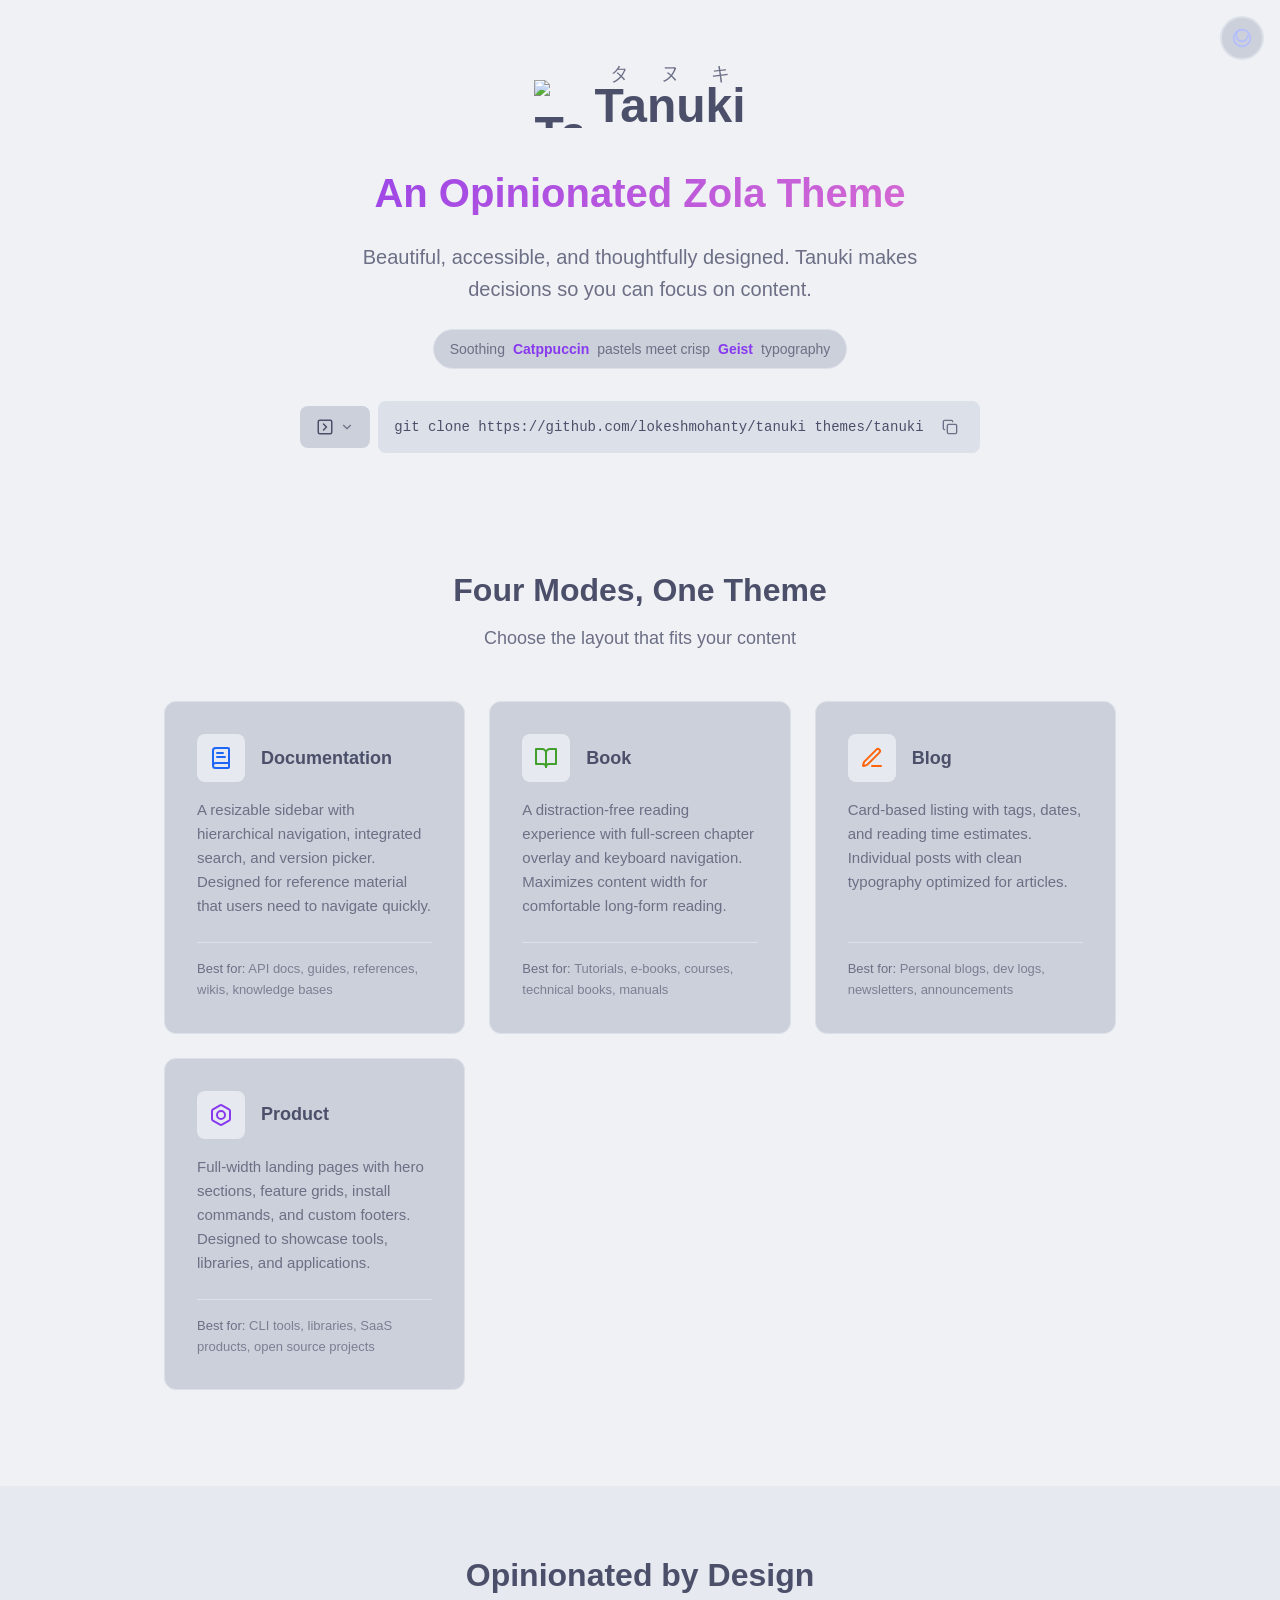
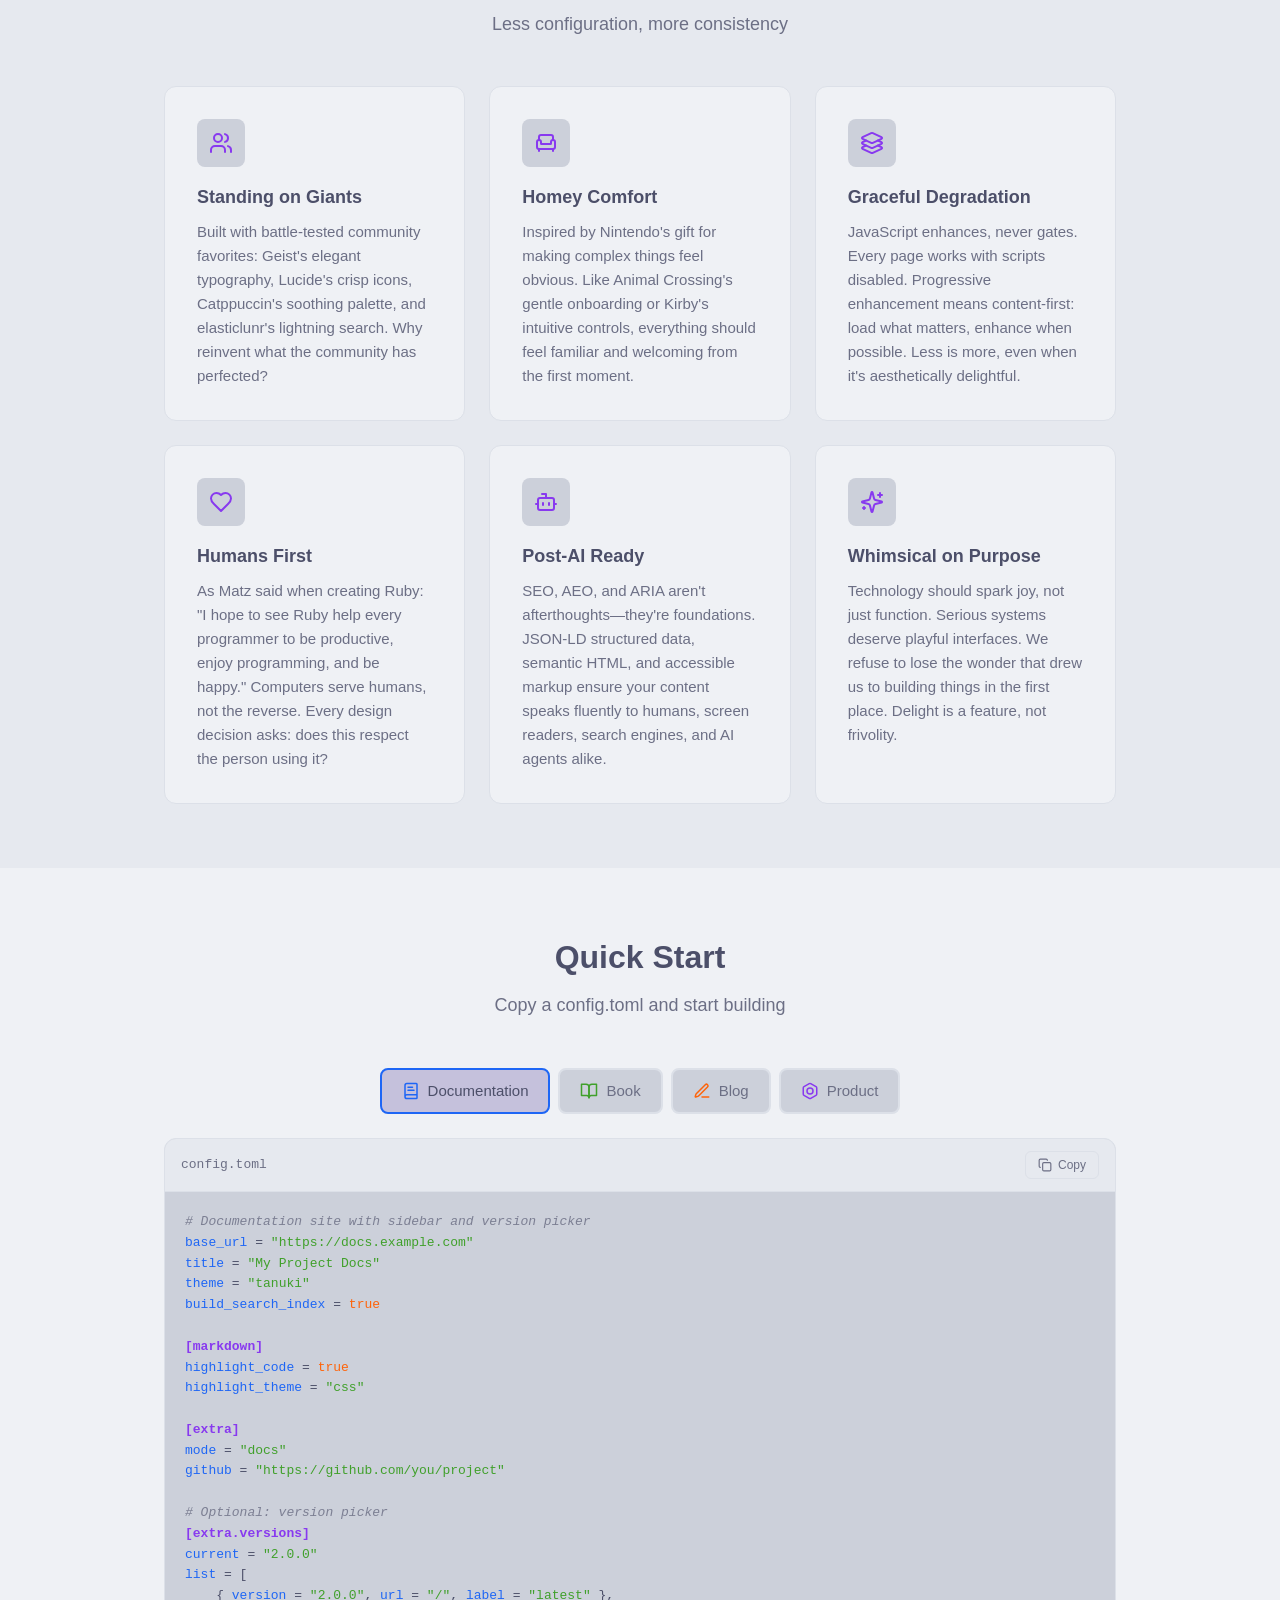
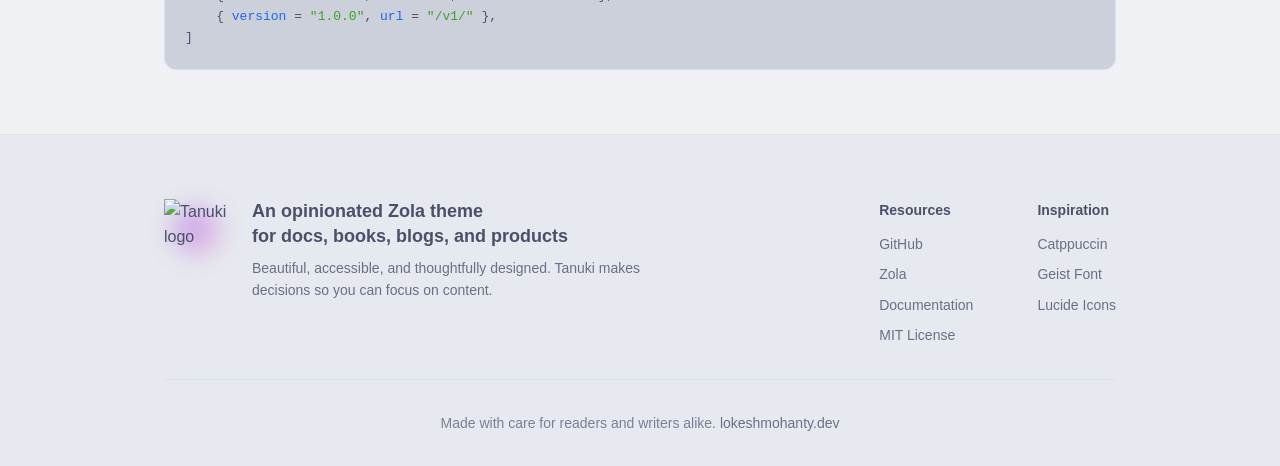
==== examples/index.html @ 7d690718 "feat: personalize theme and configuration for lokeshmohanty - Rename raskell theme assets and search" ====
<!DOCTYPE html>
<html lang="en" data-theme="dark" prefix="og: https://ogp.me/ns#">
<head>
    <meta charset="UTF-8">
    <meta name="viewport" content="width=device-width, initial-scale=1.0">
    <meta name="color-scheme" content="dark light">

    <!-- Primary Meta Tags -->
    <title>Tanuki - An Opinionated Zola Theme for Documentation, Books, and Blogs</title>
    <meta name="title" content="Tanuki - An Opinionated Zola Theme for Documentation, Books, and Blogs">
    <meta name="description" content="A beautiful, accessible Zola theme with four modes: documentation sites, distraction-free books, card-based blogs, and product landing pages. Features Catppuccin colors, Geist typography, dark/light themes, and built-in search.">
    <meta name="keywords" content="Zola theme, static site generator, documentation theme, book theme, blog theme, Catppuccin, Geist font, dark mode, light mode, responsive design, accessible, open source">
    <meta name="author" content="lokeshmohanty.dev">
    <meta name="robots" content="index, follow">
    <meta name="googlebot" content="index, follow, max-snippet:-1, max-image-preview:large, max-video-preview:-1">
    <meta name="bingbot" content="index, follow, max-snippet:-1, max-image-preview:large, max-video-preview:-1">

    <!-- Canonical URL -->
    <link rel="canonical" href="https://tanuki.lokeshmohanty.dev/">

    <!-- Open Graph / Facebook -->
    <meta property="og:type" content="website">
    <meta property="og:url" content="https://tanuki.lokeshmohanty.dev/">
    <meta property="og:title" content="Tanuki - An Opinionated Zola Theme">
    <meta property="og:description" content="Beautiful, accessible Zola theme with four modes: documentation, books, blogs, and product landing pages. Features Catppuccin colors, Geist typography, and built-in search.">
    <meta property="og:image" content="https://tanuki.lokeshmohanty.dev/og-image.png">
    <meta property="og:image:width" content="1200">
    <meta property="og:image:height" content="630">
    <meta property="og:image:alt" content="Tanuki theme preview showing documentation, book, and blog modes">
    <meta property="og:site_name" content="Tanuki">
    <meta property="og:locale" content="en_US">

    <!-- Twitter Card -->
    <meta name="twitter:card" content="summary_large_image">
    <meta name="twitter:url" content="https://tanuki.lokeshmohanty.dev/">
    <meta name="twitter:title" content="Tanuki - An Opinionated Zola Theme">
    <meta name="twitter:description" content="Beautiful, accessible Zola theme with four modes: documentation, books, blogs, and product landing pages. Features Catppuccin colors, Geist typography, and built-in search.">
    <meta name="twitter:image" content="https://tanuki.lokeshmohanty.dev/og-image.png">
    <meta name="twitter:image:alt" content="Tanuki theme preview showing documentation, book, and blog modes">

    <!-- Favicon -->
    <link rel="icon" type="image/avif" href="./docs/img/tanuki-icon.avif">
    <link rel="apple-touch-icon" href="./docs/img/tanuki-icon.avif">

    <!-- JSON-LD Structured Data for SEO and AEO -->
    <script type="application/ld+json">
    {
        "@context": "https://schema.org",
        "@graph": [
            {
                "@type": "WebSite",
                "@id": "https://tanuki.lokeshmohanty.dev/#website",
                "url": "https://tanuki.lokeshmohanty.dev/",
                "name": "Tanuki",
                "description": "An opinionated Zola theme for documentation, books, and blogs",
                "publisher": {
                    "@id": "https://lokeshmohanty.dev/#organization"
                },
                "inLanguage": "en-US"
            },
            {
                "@type": "WebPage",
                "@id": "https://tanuki.lokeshmohanty.dev/#webpage",
                "url": "https://tanuki.lokeshmohanty.dev/",
                "name": "Tanuki - An Opinionated Zola Theme for Documentation, Books, and Blogs",
                "isPartOf": {
                    "@id": "https://tanuki.lokeshmohanty.dev/#website"
                },
                "about": {
                    "@id": "https://tanuki.lokeshmohanty.dev/#software"
                },
                "description": "A beautiful, accessible Zola theme with four modes: documentation sites, distraction-free books, card-based blogs, and product landing pages.",
                "inLanguage": "en-US",
                "potentialAction": [
                    {
                        "@type": "ReadAction",
                        "target": ["https://tanuki.lokeshmohanty.dev/docs/"]
                    }
                ]
            },
            {
                "@type": "SoftwareApplication",
                "@id": "https://tanuki.lokeshmohanty.dev/#software",
                "name": "Tanuki",
                "description": "An opinionated Zola theme designed for documentation sites, technical books, developer blogs, and product landing pages. Features four distinct modes, Catppuccin color palette, Geist typography, resizable sidebar, dark/light themes, and built-in search.",
                "applicationCategory": "DeveloperApplication",
                "applicationSubCategory": "Static Site Theme",
                "operatingSystem": "Any",
                "offers": {
                    "@type": "Offer",
                    "price": "0",
                    "priceCurrency": "USD"
                },
                "license": "https://opensource.org/licenses/MIT",
                "isAccessibleForFree": true,
                "creator": {
                    "@type": "Organization",
                    "name": "lokeshmohanty.dev",
                    "url": "https://lokeshmohanty.dev"
                },
                "codeRepository": "https://github.com/lokeshmohanty/tanuki",
                "programmingLanguage": ["HTML", "CSS", "JavaScript", "Tera"],
                "runtimePlatform": "Zola Static Site Generator",
                "featureList": [
                    "Four layout modes: Documentation, Book, Blog, and Product",
                    "Catppuccin color palette with soothing pastel colors",
                    "Geist variable font for clean typography",
                    "Dark and light theme with system preference detection",
                    "Resizable sidebar with localStorage persistence",
                    "Built-in full-text search",
                    "Fully responsive and mobile-first design",
                    "Keyboard navigation support",
                    "Copy-to-clipboard anchor links",
                    "Version picker for documentation",
                    "RSS feed generation",
                    "Syntax highlighting for code blocks"
                ],
                "screenshot": "https://tanuki.lokeshmohanty.dev/og-image.png",
                "softwareVersion": "1.0.0",
                "datePublished": "2024-01-01",
                "keywords": ["Zola", "theme", "documentation", "book", "blog", "static site", "Catppuccin", "Geist", "dark mode"]
            },
            {
                "@type": "ItemList",
                "@id": "https://tanuki.lokeshmohanty.dev/#modes",
                "name": "Tanuki Theme Modes",
                "description": "Four distinct layout modes available in the Tanuki theme",
                "numberOfItems": 4,
                "itemListElement": [
                    {
                        "@type": "ListItem",
                        "position": 1,
                        "name": "Documentation Mode",
                        "description": "A resizable sidebar with hierarchical navigation, integrated search, and version picker. Designed for reference material that users need to navigate quickly. Best for API docs, guides, references, wikis, and knowledge bases.",
                        "url": "https://tanuki.lokeshmohanty.dev/docs/"
                    },
                    {
                        "@type": "ListItem",
                        "position": 2,
                        "name": "Book Mode",
                        "description": "A distraction-free reading experience with full-screen chapter overlay and keyboard navigation. Maximizes content width for comfortable long-form reading. Best for tutorials, e-books, courses, technical books, and manuals.",
                        "url": "https://tanuki.lokeshmohanty.dev/book/"
                    },
                    {
                        "@type": "ListItem",
                        "position": 3,
                        "name": "Blog Mode",
                        "description": "Card-based listing with tags, dates, and reading time estimates. Individual posts with clean typography optimized for articles. Best for personal blogs, dev logs, newsletters, and announcements.",
                        "url": "https://tanuki.lokeshmohanty.dev/blog/"
                    },
                    {
                        "@type": "ListItem",
                        "position": 4,
                        "name": "Product Mode",
                        "description": "Full-width landing pages with hero sections, feature grids, install commands, and custom footers. Designed to showcase CLI tools, libraries, SaaS products, and open source projects.",
                        "url": "https://sango.lokeshmohanty.dev/"
                    }
                ]
            },
            {
                "@type": "FAQPage",
                "@id": "https://tanuki.lokeshmohanty.dev/#faq",
                "mainEntity": [
                    {
                        "@type": "Question",
                        "name": "What is Tanuki?",
                        "acceptedAnswer": {
                            "@type": "Answer",
                            "text": "Tanuki is an opinionated Zola theme designed for documentation sites, technical books, developer blogs, and product landing pages. It features four distinct layout modes, Catppuccin colors, Geist typography, and is fully accessible and responsive."
                        }
                    },
                    {
                        "@type": "Question",
                        "name": "What are the four modes in Tanuki?",
                        "acceptedAnswer": {
                            "@type": "Answer",
                            "text": "Tanuki offers four modes: (1) Documentation mode with a resizable sidebar and hierarchical navigation for API docs and guides, (2) Book mode with distraction-free reading and keyboard navigation for tutorials and e-books, (3) Blog mode with card-based listings for personal blogs and newsletters, and (4) Product mode with full-width landing pages for CLI tools, libraries, and open source projects."
                        }
                    },
                    {
                        "@type": "Question",
                        "name": "What color scheme does Tanuki use?",
                        "acceptedAnswer": {
                            "@type": "Answer",
                            "text": "Tanuki uses the Catppuccin color palette, featuring soothing pastel colors with perfect contrast ratios for accessibility. It supports both dark (Mocha) and light (Latte) themes with automatic system preference detection."
                        }
                    },
                    {
                        "@type": "Question",
                        "name": "Is Tanuki free to use?",
                        "acceptedAnswer": {
                            "@type": "Answer",
                            "text": "Yes, Tanuki is completely free and open source. It is licensed under the MIT license and available on GitHub at github.com/lokeshmohanty/tanuki."
                        }
                    },
                    {
                        "@type": "Question",
                        "name": "What static site generator does Tanuki work with?",
                        "acceptedAnswer": {
                            "@type": "Answer",
                            "text": "Tanuki is built specifically for Zola, a fast static site generator written in Rust. Zola compiles your content into static HTML files for fast, secure hosting anywhere."
                        }
                    }
                ]
            },
            {
                "@type": "Organization",
                "@id": "https://lokeshmohanty.dev/#organization",
                "name": "lokeshmohanty.dev",
                "url": "https://lokeshmohanty.dev",
                "logo": "https://lokeshmohanty.dev/logo.png"
            }
        ]
    }
    </script>

    <!-- Additional SEO: Preconnect and DNS Prefetch -->
    <link rel="preconnect" href="https://fonts.googleapis.com">
    <link rel="dns-prefetch" href="https://fonts.googleapis.com">
    <style>
        :root {
            --ctp-mocha-base: #1e1e2e;
            --ctp-mocha-mantle: #181825;
            --ctp-mocha-crust: #11111b;
            --ctp-mocha-text: #cdd6f4;
            --ctp-mocha-subtext1: #bac2de;
            --ctp-mocha-subtext0: #a6adc8;
            --ctp-mocha-overlay2: #9399b2;
            --ctp-mocha-overlay1: #7f849c;
            --ctp-mocha-overlay0: #6c7086;
            --ctp-mocha-surface2: #585b70;
            --ctp-mocha-surface1: #45475a;
            --ctp-mocha-surface0: #313244;
            --ctp-mocha-mauve: #cba6f7;
            --ctp-mocha-pink: #f5c2e7;
            --ctp-mocha-teal: #94e2d5;
            --ctp-mocha-green: #a6e3a1;
            --ctp-mocha-peach: #fab387;
            --ctp-mocha-blue: #89b4fa;
            --ctp-mocha-lavender: #b4befe;
            --ctp-mocha-yellow: #f9e2af;

            --ctp-latte-base: #eff1f5;
            --ctp-latte-mantle: #e6e9ef;
            --ctp-latte-crust: #dce0e8;
            --ctp-latte-text: #4c4f69;
            --ctp-latte-subtext1: #5c5f77;
            --ctp-latte-subtext0: #6c6f85;
            --ctp-latte-overlay2: #7c7f93;
            --ctp-latte-surface0: #ccd0da;
            --ctp-latte-mauve: #8839ef;
            --ctp-latte-pink: #ea76cb;
            --ctp-latte-teal: #179299;
            --ctp-latte-green: #40a02b;
            --ctp-latte-peach: #fe640b;
            --ctp-latte-blue: #1e66f5;
            --ctp-latte-lavender: #7287fd;
            --ctp-latte-yellow: #df8e1d;
        }

        [data-theme="dark"] {
            --bg: var(--ctp-mocha-base);
            --bg-alt: var(--ctp-mocha-mantle);
            --bg-surface: var(--ctp-mocha-surface0);
            --bg-subtle: var(--ctp-mocha-mantle);
            --text: var(--ctp-mocha-text);
            --text-muted: var(--ctp-mocha-subtext0);
            --text-subtle: var(--ctp-mocha-overlay1);
            --border: var(--ctp-mocha-surface0);
            --border-strong: var(--ctp-mocha-surface1);
            --accent: var(--ctp-mocha-mauve);
            --accent-hover: var(--ctp-mocha-pink);
            --card-bg: var(--ctp-mocha-surface0);
            --card-hover: var(--ctp-mocha-surface1);
            --docs-color: var(--ctp-mocha-blue);
            --book-color: var(--ctp-mocha-green);
            --blog-color: var(--ctp-mocha-peach);
            --product-color: var(--ctp-mocha-mauve);
        }

        [data-theme="light"] {
            --bg: var(--ctp-latte-base);
            --bg-alt: var(--ctp-latte-mantle);
            --bg-surface: var(--ctp-latte-surface0);
            --bg-subtle: var(--ctp-latte-crust);
            --text: var(--ctp-latte-text);
            --text-muted: var(--ctp-latte-subtext0);
            --text-subtle: var(--ctp-latte-overlay2);
            --border: var(--ctp-latte-crust);
            --border-strong: var(--ctp-latte-surface1);
            --accent: var(--ctp-latte-mauve);
            --accent-hover: var(--ctp-latte-pink);
            --card-bg: var(--ctp-latte-mantle);
            --card-hover: var(--ctp-latte-crust);
            --docs-color: var(--ctp-latte-blue);
            --book-color: var(--ctp-latte-green);
            --blog-color: var(--ctp-latte-peach);
            --product-color: var(--ctp-latte-mauve);
        }

        * {
            margin: 0;
            padding: 0;
            box-sizing: border-box;
        }

        @font-face {
            font-family: 'Geist';
            src: url('./docs/fonts/Geist-Variable.woff2') format('woff2');
            font-weight: 100 900;
            font-style: normal;
            font-display: swap;
        }

        @font-face {
            font-family: 'Geist Mono';
            src: url('./docs/fonts/GeistMono-Variable.woff2') format('woff2');
            font-weight: 100 900;
            font-style: normal;
            font-display: swap;
        }

        body {
            font-family: 'Geist', -apple-system, BlinkMacSystemFont, 'Segoe UI', Roboto, sans-serif;
            background: var(--bg);
            color: var(--text);
            min-height: 100vh;
            line-height: 1.6;
        }

        /* Skip Link for Accessibility */
        .skip-link {
            position: absolute;
            top: -100%;
            left: 50%;
            transform: translateX(-50%);
            z-index: 9999;
            padding: 0.75rem 1.5rem;
            background: var(--accent);
            color: var(--bg);
            font-weight: 600;
            text-decoration: none;
            border-radius: 0 0 8px 8px;
            transition: top 0.2s ease;
        }

        .skip-link:focus {
            top: 0;
            outline: 2px solid var(--text);
            outline-offset: 2px;
        }

        .container {
            max-width: 1000px;
            width: 100%;
            margin: 0 auto;
            padding: 0 1.5rem;
        }

        /* Hero Section */
        .hero {
            padding: 4rem 0 3rem;
            text-align: center;
        }

        .hero__logo {
            font-size: 3rem;
            font-weight: 700;
            margin-bottom: 1rem;
            display: flex;
            align-items: center;
            justify-content: center;
            gap: 0.75rem;
        }

        .hero__logo img {
            width: 48px;
            height: 48px;
            object-fit: contain;
        }

        .hero__logo rt {
            font-size: 0.4em;
            color: var(--text-muted);
            font-weight: 400;
        }

        .hero__title {
            font-size: 2.5rem;
            font-weight: 700;
            margin-bottom: 1rem;
            background: linear-gradient(135deg, var(--accent), var(--accent-hover));
            -webkit-background-clip: text;
            -webkit-text-fill-color: transparent;
            background-clip: text;
        }

        .hero__subtitle {
            color: var(--text-muted);
            font-size: 1.25rem;
            max-width: 600px;
            margin: 0 auto 1.5rem;
        }

        .hero__tagline {
            display: inline-flex;
            align-items: center;
            gap: 0.5rem;
            padding: 0.5rem 1rem;
            background: var(--bg-surface);
            border: 1px solid var(--border);
            border-radius: 9999px;
            font-size: 0.875rem;
            color: var(--text-muted);
        }

        .hero__tagline strong {
            color: var(--accent);
            font-weight: 600;
        }

        /* Install Widget - Sentinel-inspired */
        .install-widget {
            display: flex;
            align-items: center;
            justify-content: center;
            gap: 0.5rem;
            margin-top: 2rem;
        }

        .install-selector {
            position: relative;
            z-index: 100;
        }

        .install-toggle {
            display: flex;
            align-items: center;
            gap: 0.375rem;
            padding: 0.75rem 1rem;
            background: var(--bg-surface);
            border: 1px solid var(--border-strong);
            border-radius: 0.5rem;
            color: var(--text);
            cursor: pointer;
            transition: all 0.15s ease;
        }

        .install-toggle:hover {
            border-color: var(--accent);
        }

        .install-toggle:focus-visible {
            outline: 2px solid var(--accent);
            outline-offset: 2px;
        }

        .install-toggle-icon {
            display: flex;
            align-items: center;
            justify-content: center;
        }

        .install-toggle-chevron {
            color: var(--text-muted);
            transition: transform 0.15s ease;
        }

        .install-dropdown.open + .install-toggle .install-toggle-chevron,
        .install-selector:has(.install-dropdown.open) .install-toggle-chevron {
            transform: rotate(180deg);
        }

        .install-dropdown {
            position: absolute;
            top: calc(100% + 0.375rem);
            left: 0;
            min-width: 140px;
            background: var(--bg-surface);
            border: 1px solid var(--border-strong);
            border-radius: 0.5rem;
            box-shadow: 0 4px 12px rgba(0, 0, 0, 0.15);
            opacity: 0;
            visibility: hidden;
            transform: translateY(-8px);
            transition: all 0.15s ease;
            z-index: 9999;
        }

        .install-dropdown.open {
            opacity: 1;
            visibility: visible;
            transform: translateY(0);
        }

        .install-option {
            display: flex;
            align-items: center;
            gap: 0.5rem;
            width: 100%;
            padding: 0.625rem 1rem;
            background: transparent;
            border: none;
            color: var(--text-muted);
            font-family: var(--font-sans);
            font-size: 0.875rem;
            cursor: pointer;
            transition: all 0.15s ease;
            white-space: nowrap;
            border-radius: 0.5rem;
        }

        .install-option:hover {
            background: var(--bg-alt);
            color: var(--text);
        }

        .install-option.active {
            color: var(--accent);
            background: color-mix(in srgb, var(--accent) 10%, transparent);
        }

        .install-option svg {
            flex-shrink: 0;
        }

        .install-cmd-wrapper {
            display: flex;
            align-items: center;
            gap: 0.75rem;
            padding: 0.75rem 1rem;
            background: var(--bg-subtle);
            border: 1px solid var(--border-strong);
            border-radius: 0.5rem;
            transition: border-color 0.15s ease;
        }

        .install-cmd-wrapper:hover {
            border-color: var(--accent);
        }

        .install-cmd {
            font-family: 'Geist Mono', ui-monospace, SFMono-Regular, 'SF Mono', Menlo, Consolas, monospace;
            font-size: 0.875rem;
            color: var(--text);
            white-space: nowrap;
            user-select: all;
        }

        .copy-btn {
            display: flex;
            align-items: center;
            justify-content: center;
            padding: 0.375rem;
            background: transparent;
            border: none;
            color: var(--text-muted);
            cursor: pointer;
            border-radius: 0.25rem;
            transition: all 0.15s ease;
            flex-shrink: 0;
        }

        .copy-btn:hover {
            color: var(--text);
            background: var(--bg-surface);
        }

        .copy-btn:focus-visible {
            outline: 2px solid var(--accent);
            outline-offset: 2px;
        }

        .copy-btn.copied {
            color: var(--accent);
        }

        @keyframes confetti-burst {
            0% { transform: translate(-50%, -50%) translate(0, 0) scale(1); opacity: 1; }
            100% { transform: translate(-50%, -50%) translate(var(--tx), var(--ty)) scale(0); opacity: 0; }
        }

        /* Section */
        .section {
            padding: 4rem 0;
        }

        .section--alt {
            background: var(--bg-alt);
        }

        .section__header {
            text-align: center;
            margin-bottom: 3rem;
        }

        .section__title {
            font-size: clamp(1.5rem, 3vw, 2rem);
            font-weight: 700;
            margin-bottom: 0.5rem;
        }

        .section__description {
            color: var(--text-muted);
            font-size: 1.125rem;
        }

        /* Mode Cards - Sentinel-inspired */
        .modes {
            display: grid;
            grid-template-columns: repeat(auto-fit, minmax(300px, 1fr));
            gap: 1.5rem;
            margin-bottom: 2rem;
            list-style: none;
        }

        .mode-card {
            height: 100%;
        }

        .mode-card a {
            display: flex;
            flex-direction: column;
            height: 100%;
            padding: 2rem;
            background: var(--bg-surface);
            border: 1px solid var(--border);
            border-radius: 12px;
            text-decoration: none;
            color: var(--text);
            transition: all 0.25s ease;
        }

        .mode-card a:hover,
        .mode-card a:focus {
            border-color: var(--accent);
            transform: translateY(-2px);
            box-shadow: 0 4px 12px rgba(0, 0, 0, 0.15);
            outline: none;
        }

        .mode-card a:focus-visible {
            outline: 2px solid var(--accent);
            outline-offset: 2px;
        }

        .mode-card--docs a:hover,
        .mode-card--docs a:focus { border-color: var(--docs-color); }
        .mode-card--book a:hover,
        .mode-card--book a:focus { border-color: var(--book-color); }
        .mode-card--blog a:hover,
        .mode-card--blog a:focus { border-color: var(--blog-color); }
        .mode-card--product a:hover,
        .mode-card--product a:focus { border-color: var(--product-color); }

        .mode-card__header {
            display: flex;
            align-items: center;
            gap: 1rem;
            margin-bottom: 1rem;
        }

        .mode-card__icon {
            display: flex;
            align-items: center;
            justify-content: center;
            width: 48px;
            height: 48px;
            background: var(--bg-alt);
            border-radius: 8px;
            transition: all 0.25s ease;
        }

        .mode-card--docs .mode-card__icon {
            color: var(--docs-color);
        }

        .mode-card--book .mode-card__icon {
            color: var(--book-color);
        }

        .mode-card--blog .mode-card__icon {
            color: var(--blog-color);
        }

        .mode-card--product .mode-card__icon {
            color: var(--product-color);
        }

        .mode-card--docs a:hover .mode-card__icon,
        .mode-card--docs a:focus .mode-card__icon {
            background: var(--docs-color);
            color: var(--bg);
        }

        .mode-card--book a:hover .mode-card__icon,
        .mode-card--book a:focus .mode-card__icon {
            background: var(--book-color);
            color: var(--bg);
        }

        .mode-card--blog a:hover .mode-card__icon,
        .mode-card--blog a:focus .mode-card__icon {
            background: var(--blog-color);
            color: var(--bg);
        }

        .mode-card--product a:hover .mode-card__icon,
        .mode-card--product a:focus .mode-card__icon {
            background: var(--product-color);
            color: var(--bg);
        }

        .mode-card__icon svg {
            width: 24px;
            height: 24px;
        }

        .mode-card__title {
            font-size: 1.125rem;
            font-weight: 600;
        }

        .mode-card__description {
            color: var(--text-muted);
            font-size: 0.9375rem;
            line-height: 1.6;
            margin-bottom: 1.5rem;
            flex: 1;
        }

        .mode-card__use-cases {
            font-size: 0.8125rem;
            color: var(--text-subtle);
            padding-top: 1rem;
            border-top: 1px solid var(--border);
        }

        .mode-card__use-cases strong {
            color: var(--text-muted);
            font-weight: 500;
        }

        /* Configuration Section */
        .config-tabs {
            display: flex;
            gap: 0.5rem;
            margin-bottom: 1.5rem;
            justify-content: center;
            flex-wrap: wrap;
        }

        .config-tab {
            display: flex;
            align-items: center;
            gap: 0.5rem;
            padding: 0.75rem 1.25rem;
            background: var(--bg-surface);
            border: 2px solid var(--border);
            border-radius: 8px;
            color: var(--text-muted);
            font-family: inherit;
            font-size: 0.9375rem;
            font-weight: 500;
            cursor: pointer;
            transition: all 0.2s ease;
        }

        .config-tab:hover {
            border-color: var(--text-muted);
            color: var(--text);
        }

        .config-tab.active {
            border-color: var(--accent);
            color: var(--text);
            background: color-mix(in srgb, var(--accent) 10%, var(--bg-surface));
        }

        .config-tab--docs.active { border-color: var(--docs-color); }
        .config-tab--book.active { border-color: var(--book-color); }
        .config-tab--blog.active { border-color: var(--blog-color); }
        .config-tab--product.active { border-color: var(--product-color); }

        .config-tab svg {
            width: 18px;
            height: 18px;
        }

        .config-tab--docs svg { color: var(--docs-color); }
        .config-tab--book svg { color: var(--book-color); }
        .config-tab--blog svg { color: var(--blog-color); }
        .config-tab--product svg { color: var(--product-color); }

        .config-panel {
            display: none;
            position: relative;
        }

        .config-panel.active {
            display: block;
        }

        .config-code {
            position: relative;
            background: var(--bg-surface);
            border: 1px solid var(--border);
            border-radius: 12px;
            overflow: hidden;
        }

        .config-code__header {
            display: flex;
            align-items: center;
            justify-content: space-between;
            padding: 0.75rem 1rem;
            background: var(--bg-alt);
            border-bottom: 1px solid var(--border);
        }

        .config-code__filename {
            font-family: 'Geist Mono', ui-monospace, monospace;
            font-size: 0.8125rem;
            color: var(--text-muted);
        }

        .config-code__copy {
            display: flex;
            align-items: center;
            gap: 0.375rem;
            padding: 0.375rem 0.75rem;
            background: transparent;
            border: 1px solid var(--border);
            border-radius: 6px;
            color: var(--text-muted);
            font-family: inherit;
            font-size: 0.75rem;
            cursor: pointer;
            transition: all 0.15s ease;
        }

        .config-code__copy:hover {
            border-color: var(--accent);
            color: var(--text);
        }

        .config-code__copy.copied {
            border-color: var(--ctp-mocha-green);
            color: var(--ctp-mocha-green);
        }

        [data-theme="light"] .config-code__copy.copied {
            border-color: var(--ctp-latte-green);
            color: var(--ctp-latte-green);
        }

        .config-code__copy svg {
            width: 14px;
            height: 14px;
        }

        .config-code pre {
            margin: 0;
            padding: 1.25rem;
            overflow-x: auto;
            font-family: 'Geist Mono', ui-monospace, monospace;
            font-size: 0.8125rem;
            line-height: 1.6;
        }

        .config-code code {
            font-family: inherit;
            color: var(--text);
        }

        /* TOML syntax highlighting */
        .toml-comment { color: var(--text-subtle); font-style: italic; }
        .toml-key { color: var(--ctp-mocha-blue); }
        .toml-string { color: var(--ctp-mocha-green); }
        .toml-bool, .toml-number { color: var(--ctp-mocha-peach); }
        .toml-table { color: var(--ctp-mocha-mauve); font-weight: 600; }
        .toml-array-table { color: var(--ctp-mocha-pink); font-weight: 600; }

        [data-theme="light"] .toml-key { color: var(--ctp-latte-blue); }
        [data-theme="light"] .toml-string { color: var(--ctp-latte-green); }
        [data-theme="light"] .toml-bool, [data-theme="light"] .toml-number { color: var(--ctp-latte-peach); }
        [data-theme="light"] .toml-table { color: var(--ctp-latte-mauve); }
        [data-theme="light"] .toml-array-table { color: var(--ctp-latte-pink); }

        /* Features - Sentinel feature-card style */
        .features {
            display: grid;
            grid-template-columns: repeat(auto-fit, minmax(280px, 1fr));
            gap: 1.5rem;
            list-style: none;
            padding: 0;
            margin: 0;
        }

        .feature {
            padding: 2rem;
            background: var(--bg);
            border: 1px solid var(--border);
            border-radius: 12px;
            transition: all 0.25s ease;
        }

        .feature:hover {
            border-color: var(--accent);
            transform: translateY(-2px);
            box-shadow: 0 4px 12px rgba(0, 0, 0, 0.15);
        }

        .feature__icon {
            display: flex;
            align-items: center;
            justify-content: center;
            width: 48px;
            height: 48px;
            margin-bottom: 1rem;
            background: var(--bg-surface);
            border-radius: 8px;
            color: var(--accent);
        }

        .feature__icon svg {
            width: 24px;
            height: 24px;
        }

        .feature__content {
            flex: 1;
        }

        .feature__title {
            font-size: 1.125rem;
            font-weight: 600;
            margin-bottom: 0.5rem;
        }

        .feature__description {
            font-size: 0.9375rem;
            color: var(--text-muted);
            line-height: 1.6;
        }

        /* Footer - Sentinel style */
        .footer {
            position: relative;
            padding: 4rem 0 2rem;
            background: var(--bg-alt);
            border-top: 1px solid var(--border);
        }

        .footer__content {
            display: grid;
            grid-template-columns: 1fr auto;
            gap: 4rem;
            margin-bottom: 2rem;
        }

        @media (max-width: 768px) {
            .footer__content {
                grid-template-columns: 1fr;
                gap: 2rem;
            }
        }

        .footer__brand {
            display: flex;
            align-items: flex-start;
            gap: 1.5rem;
        }

        @media (max-width: 768px) {
            .footer__brand {
                flex-direction: column;
                align-items: center;
                text-align: center;
            }
        }

        .footer__logo-wrapper {
            position: relative;
            width: 64px;
            height: 64px;
            flex-shrink: 0;
        }

        .footer__logo-glow {
            position: absolute;
            top: 50%;
            left: 50%;
            transform: translate(-50%, -50%);
            width: 48px;
            height: 48px;
            background: linear-gradient(135deg, var(--accent), var(--accent-hover));
            filter: blur(12px);
            opacity: 0.4;
            border-radius: 50%;
            animation: footer-pulse 4s ease-in-out infinite;
        }

        @keyframes footer-pulse {
            0%, 100% {
                transform: translate(-50%, -50%) scale(1);
                opacity: 0.4;
            }
            50% {
                transform: translate(-50%, -50%) scale(1.1);
                opacity: 0.55;
            }
        }

        .footer__logo {
            position: relative;
            width: 64px;
            height: 64px;
            object-fit: contain;
            z-index: 1;
            animation: footer-float 5s ease-in-out infinite;
        }

        @keyframes footer-float {
            0%, 100% { transform: translateY(0); }
            50% { transform: translateY(-6px); }
        }

        .footer__tagline {
            display: flex;
            flex-direction: column;
            gap: 0.5rem;
            max-width: 400px;
        }

        .footer__title {
            font-size: 1.125rem;
            font-weight: 600;
            color: var(--text);
            line-height: 1.4;
        }

        .footer__description {
            font-size: 0.875rem;
            color: var(--text-muted);
            line-height: 1.6;
        }

        .footer__links {
            display: flex;
            gap: 4rem;
        }

        @media (max-width: 768px) {
            .footer__links {
                gap: 2rem;
                justify-content: center;
            }
        }

        .footer__col {
            display: flex;
            flex-direction: column;
            gap: 0.5rem;
        }

        .footer__col h4 {
            font-size: 0.875rem;
            font-weight: 600;
            color: var(--text);
            margin-bottom: 0.25rem;
        }

        .footer__col a {
            font-size: 0.875rem;
            color: var(--text-muted);
            text-decoration: none;
            transition: color 0.15s ease;
        }

        .footer__col a:hover {
            color: var(--text);
        }

        .footer__bottom {
            padding-top: 2rem;
            border-top: 1px solid var(--border);
            text-align: center;
        }

        .footer__bottom p {
            font-size: 0.875rem;
            color: var(--text-subtle);
        }

        .footer__bottom a {
            color: var(--text-muted);
            text-decoration: none;
            transition: color 0.15s ease;
        }

        .footer__bottom a:hover {
            color: var(--text);
        }

        /* Theme Toggle - Nintendo-inspired */
        .theme-toggle {
            --toggle-size: 44px;
            --icon-size: 20px;
            position: fixed;
            top: 1rem;
            right: 1rem;
            width: var(--toggle-size);
            height: var(--toggle-size);
            display: flex;
            align-items: center;
            justify-content: center;
            background: var(--bg-surface);
            border: 2px solid var(--border);
            border-radius: 50%;
            cursor: pointer;
            transition: all 0.3s cubic-bezier(0.34, 1.56, 0.64, 1);
            overflow: hidden;
            color: var(--text);
        }

        .theme-toggle:hover {
            transform: scale(1.1);
            border-color: var(--accent);
            box-shadow: 0 0 20px rgba(203, 166, 247, 0.3);
        }

        .theme-toggle:active {
            transform: scale(0.95);
        }

        .theme-toggle__icons {
            position: relative;
            width: var(--icon-size);
            height: var(--icon-size);
        }

        .theme-toggle__sun,
        .theme-toggle__moon,
        .theme-toggle__auto {
            position: absolute;
            inset: 0;
            display: flex;
            align-items: center;
            justify-content: center;
            transition: all 0.5s cubic-bezier(0.34, 1.56, 0.64, 1);
            opacity: 0;
            transform: rotate(-90deg) scale(0.5);
        }

        .theme-toggle__sun svg,
        .theme-toggle__moon svg,
        .theme-toggle__auto svg {
            width: var(--icon-size);
            height: var(--icon-size);
        }

        .theme-toggle__sun { color: #f9e2af; }
        .theme-toggle__moon { color: #89b4fa; }
        .theme-toggle__auto { color: #b4befe; }

        /* Default: show moon */
        .theme-toggle__moon {
            opacity: 1;
            transform: rotate(0deg) scale(1);
        }

        [data-theme-setting="light"] .theme-toggle__moon {
            opacity: 0;
            transform: rotate(-90deg) scale(0.5);
        }
        [data-theme-setting="light"] .theme-toggle__sun {
            opacity: 1;
            transform: rotate(0deg) scale(1);
        }

        [data-theme-setting="dark"] .theme-toggle__moon {
            opacity: 1;
            transform: rotate(0deg) scale(1);
        }

        [data-theme-setting="auto"] .theme-toggle__moon {
            opacity: 0;
            transform: rotate(-90deg) scale(0.5);
        }
        [data-theme-setting="auto"] .theme-toggle__auto {
            opacity: 1;
            transform: rotate(0deg) scale(1);
        }

        .theme-toggle.animating {
            animation: bounce 0.5s cubic-bezier(0.34, 1.56, 0.64, 1);
        }

        @keyframes bounce {
            0%, 100% { transform: scale(1); }
            25% { transform: scale(1.15); }
            50% { transform: scale(0.9); }
            75% { transform: scale(1.05); }
        }

        @keyframes sparkle-fly {
            0% { transform: scale(1); opacity: 1; }
            100% { transform: scale(0) translateY(-20px); opacity: 0; }
        }

        .sr-only {
            position: absolute;
            width: 1px;
            height: 1px;
            padding: 0;
            margin: -1px;
            overflow: hidden;
            clip: rect(0, 0, 0, 0);
            white-space: nowrap;
            border: 0;
        }

        @media (max-width: 640px) {
            .hero__title { font-size: 2rem; }
            .hero__subtitle { font-size: 1.125rem; }
            .modes { grid-template-columns: 1fr; }
            .install-widget {
                flex-direction: column;
                align-items: stretch;
            }
            .install-cmd-wrapper {
                max-width: 100%;
                overflow-x: auto;
            }
            .install-cmd {
                font-size: 0.75rem;
            }
        }
    </style>
    <script>
        (function() {
            try {
                var stored = localStorage.getItem('tanuki-theme') || 'auto';
                var effective = stored === 'auto'
                    ? (window.matchMedia('(prefers-color-scheme: dark)').matches ? 'dark' : 'light')
                    : stored;
                document.documentElement.setAttribute('data-theme', effective);
                document.documentElement.setAttribute('data-theme-setting', stored);
            } catch(e) {}
        })();
    </script>
</head>
<body>
    <!-- Skip Link for Accessibility -->
    <a href="#main-content" class="skip-link">Skip to main content</a>

    <!-- Theme Toggle - Fixed Position -->
    <button class="theme-toggle" type="button" aria-label="Toggle color theme: Click to cycle through light, dark, and auto modes" aria-live="polite">
        <span class="theme-toggle__icons">
            <span class="theme-toggle__sun" aria-hidden="true">
                <svg xmlns="http://www.w3.org/2000/svg" viewBox="0 0 24 24" fill="none" stroke="currentColor" stroke-width="2" stroke-linecap="round" stroke-linejoin="round">
                    <circle cx="12" cy="12" r="4"/>
                    <path d="M12 2v2"/>
                    <path d="M12 20v2"/>
                    <path d="m4.93 4.93 1.41 1.41"/>
                    <path d="m17.66 17.66 1.41 1.41"/>
                    <path d="M2 12h2"/>
                    <path d="M20 12h2"/>
                    <path d="m6.34 17.66-1.41 1.41"/>
                    <path d="m19.07 4.93-1.41 1.41"/>
                </svg>
            </span>
            <span class="theme-toggle__moon" aria-hidden="true">
                <svg xmlns="http://www.w3.org/2000/svg" viewBox="0 0 24 24" fill="none" stroke="currentColor" stroke-width="2" stroke-linecap="round" stroke-linejoin="round">
                    <path d="M12 3a6 6 0 0 0 9 9 9 9 0 1 1-9-9Z"/>
                </svg>
            </span>
            <span class="theme-toggle__auto" aria-hidden="true">
                <svg xmlns="http://www.w3.org/2000/svg" viewBox="0 0 24 24" fill="none" stroke="currentColor" stroke-width="2" stroke-linecap="round" stroke-linejoin="round">
                    <circle cx="12" cy="12" r="10"/>
                    <path d="M12 2a7 7 0 1 0 7 7"/>
                </svg>
            </span>
        </span>
    </button>

    <!-- Main Content -->
    <main id="main-content" role="main">
        <!-- Hero Section -->
        <header class="hero" role="banner" aria-labelledby="hero-title">
            <div class="container">
                <div class="hero__logo">
                    <img src="./docs/img/tanuki-icon.avif" alt="Tanuki mascot" width="48" height="48">
                    <span><ruby>Tanuki<rp>(</rp><rt lang="ja">タヌキ</rt><rp>)</rp></ruby></span>
                </div>
                <h1 id="hero-title" class="hero__title">An Opinionated Zola Theme</h1>
                <p class="hero__subtitle">
                    Beautiful, accessible, and thoughtfully designed. Tanuki makes decisions so you can focus on content.
                </p>
                <p class="hero__tagline">
                    Soothing <strong>Catppuccin</strong> pastels meet crisp <strong>Geist</strong> typography
                </p>

                <div class="install-widget">
                    <div class="install-selector">
                        <button class="install-toggle" type="button" onclick="toggleInstallDropdown()" aria-label="Select install method" aria-expanded="false" aria-haspopup="listbox">
                            <span class="install-toggle-icon" id="install-icon" aria-hidden="true">
                                <svg xmlns="http://www.w3.org/2000/svg" width="18" height="18" viewBox="0 0 24 24" fill="none" stroke="currentColor" stroke-width="2" stroke-linecap="round" stroke-linejoin="round">
                                    <rect width="18" height="18" x="3" y="3" rx="2"/>
                                    <path d="m10 8 4 4-4 4"/>
                                </svg>
                            </span>
                            <svg class="install-toggle-chevron" xmlns="http://www.w3.org/2000/svg" width="14" height="14" viewBox="0 0 24 24" fill="none" stroke="currentColor" stroke-width="2" stroke-linecap="round" stroke-linejoin="round" aria-hidden="true">
                                <polyline points="6 9 12 15 18 9"/>
                            </svg>
                        </button>
                        <div class="install-dropdown" id="install-dropdown" role="listbox" aria-label="Install methods">
                            <button class="install-option active" type="button" onclick="selectInstall('shell')" data-method="shell" role="option" aria-selected="true">
                                <svg xmlns="http://www.w3.org/2000/svg" width="16" height="16" viewBox="0 0 24 24" fill="none" stroke="currentColor" stroke-width="2" stroke-linecap="round" stroke-linejoin="round" aria-hidden="true">
                                    <rect width="18" height="18" x="3" y="3" rx="2"/>
                                    <path d="m10 8 4 4-4 4"/>
                                </svg>
                                Shell
                            </button>
                        </div>
                    </div>
                    <div class="install-cmd-wrapper">
                        <code class="install-cmd" id="install-cmd">git clone https://github.com/lokeshmohanty/tanuki themes/tanuki</code>
                        <button class="copy-btn" id="copy-btn" type="button" aria-label="Copy install command" title="Copy to clipboard">
                            <svg xmlns="http://www.w3.org/2000/svg" width="16" height="16" viewBox="0 0 24 24" fill="none" stroke="currentColor" stroke-width="2" stroke-linecap="round" stroke-linejoin="round" aria-hidden="true">
                                <rect width="14" height="14" x="8" y="8" rx="2" ry="2"/>
                                <path d="M4 16c-1.1 0-2-.9-2-2V4c0-1.1.9-2 2-2h10c1.1 0 2 .9 2 2"/>
                            </svg>
                        </button>
                    </div>
                </div>
            </div>
        </header>

        <!-- Theme Modes Section -->
        <section class="section" aria-labelledby="modes-title" itemscope itemtype="https://schema.org/ItemList">
            <div class="container">
                <header class="section__header">
                    <h2 id="modes-title" class="section__title" itemprop="name">Four Modes, One Theme</h2>
                    <p class="section__description" itemprop="description">Choose the layout that fits your content</p>
                </header>

                <div class="modes" role="list" aria-label="Available theme modes">
                    <article class="mode-card mode-card--docs" role="listitem" itemprop="itemListElement" itemscope itemtype="https://schema.org/ListItem">
                        <a href="docs/" aria-labelledby="mode-docs-title" itemprop="url">
                            <meta itemprop="position" content="1">
                            <div class="mode-card__header">
                                <div class="mode-card__icon" aria-hidden="true">
                                    <svg xmlns="http://www.w3.org/2000/svg" viewBox="0 0 24 24" fill="none" stroke="currentColor" stroke-width="2" stroke-linecap="round" stroke-linejoin="round" role="img" aria-hidden="true">
                                        <path d="M4 19.5v-15A2.5 2.5 0 0 1 6.5 2H19a1 1 0 0 1 1 1v18a1 1 0 0 1-1 1H6.5a1 1 0 0 1 0-5H20"/>
                                        <path d="M8 11h8"/>
                                        <path d="M8 7h6"/>
                                    </svg>
                                </div>
                                <h3 id="mode-docs-title" class="mode-card__title" itemprop="name">Documentation</h3>
                            </div>
                            <p class="mode-card__description" itemprop="description">
                                A resizable sidebar with hierarchical navigation, integrated search, and version picker.
                                Designed for reference material that users need to navigate quickly.
                            </p>
                            <p class="mode-card__use-cases">
                                <strong>Best for:</strong> <span itemprop="keywords">API docs, guides, references, wikis, knowledge bases</span>
                            </p>
                        </a>
                    </article>

                    <article class="mode-card mode-card--book" role="listitem" itemprop="itemListElement" itemscope itemtype="https://schema.org/ListItem">
                        <a href="book/" aria-labelledby="mode-book-title" itemprop="url">
                            <meta itemprop="position" content="2">
                            <div class="mode-card__header">
                                <div class="mode-card__icon" aria-hidden="true">
                                    <svg xmlns="http://www.w3.org/2000/svg" viewBox="0 0 24 24" fill="none" stroke="currentColor" stroke-width="2" stroke-linecap="round" stroke-linejoin="round" role="img" aria-hidden="true">
                                        <path d="M2 3h6a4 4 0 0 1 4 4v14a3 3 0 0 0-3-3H2z"/>
                                        <path d="M22 3h-6a4 4 0 0 0-4 4v14a3 3 0 0 1 3-3h7z"/>
                                    </svg>
                                </div>
                                <h3 id="mode-book-title" class="mode-card__title" itemprop="name">Book</h3>
                            </div>
                            <p class="mode-card__description" itemprop="description">
                                A distraction-free reading experience with full-screen chapter overlay and keyboard navigation.
                                Maximizes content width for comfortable long-form reading.
                            </p>
                            <p class="mode-card__use-cases">
                                <strong>Best for:</strong> <span itemprop="keywords">Tutorials, e-books, courses, technical books, manuals</span>
                            </p>
                        </a>
                    </article>

                    <article class="mode-card mode-card--blog" role="listitem" itemprop="itemListElement" itemscope itemtype="https://schema.org/ListItem">
                        <a href="blog/" aria-labelledby="mode-blog-title" itemprop="url">
                            <meta itemprop="position" content="3">
                            <div class="mode-card__header">
                                <div class="mode-card__icon" aria-hidden="true">
                                    <svg xmlns="http://www.w3.org/2000/svg" viewBox="0 0 24 24" fill="none" stroke="currentColor" stroke-width="2" stroke-linecap="round" stroke-linejoin="round" role="img" aria-hidden="true">
                                        <path d="M12 20h9"/>
                                        <path d="M16.376 3.622a1 1 0 0 1 3.002 3.002L7.368 18.635a2 2 0 0 1-.855.506l-2.872.838a.5.5 0 0 1-.62-.62l.838-2.872a2 2 0 0 1 .506-.854z"/>
                                    </svg>
                                </div>
                                <h3 id="mode-blog-title" class="mode-card__title" itemprop="name">Blog</h3>
                            </div>
                            <p class="mode-card__description" itemprop="description">
                                Card-based listing with tags, dates, and reading time estimates.
                                Individual posts with clean typography optimized for articles.
                            </p>
                            <p class="mode-card__use-cases">
                                <strong>Best for:</strong> <span itemprop="keywords">Personal blogs, dev logs, newsletters, announcements</span>
                            </p>
                        </a>
                    </article>

                    <article class="mode-card mode-card--product" role="listitem" itemprop="itemListElement" itemscope itemtype="https://schema.org/ListItem">
                        <a href="https://sango.lokeshmohanty.dev" aria-labelledby="mode-product-title" itemprop="url" target="_blank" rel="noopener">
                            <meta itemprop="position" content="4">
                            <div class="mode-card__header">
                                <div class="mode-card__icon" aria-hidden="true">
                                    <svg xmlns="http://www.w3.org/2000/svg" viewBox="0 0 24 24" fill="none" stroke="currentColor" stroke-width="2" stroke-linecap="round" stroke-linejoin="round" role="img" aria-hidden="true">
                                        <path d="M21 8a2 2 0 0 0-1-1.73l-7-4a2 2 0 0 0-2 0l-7 4A2 2 0 0 0 3 8v8a2 2 0 0 0 1 1.73l7 4a2 2 0 0 0 2 0l7-4A2 2 0 0 0 21 16Z"/>
                                        <circle cx="12" cy="12" r="4"/>
                                    </svg>
                                </div>
                                <h3 id="mode-product-title" class="mode-card__title" itemprop="name">Product</h3>
                            </div>
                            <p class="mode-card__description" itemprop="description">
                                Full-width landing pages with hero sections, feature grids, install commands, and custom footers.
                                Designed to showcase tools, libraries, and applications.
                            </p>
                            <p class="mode-card__use-cases">
                                <strong>Best for:</strong> <span itemprop="keywords">CLI tools, libraries, SaaS products, open source projects</span>
                            </p>
                        </a>
                    </article>
                </div>
            </div>
        </section>

        <!-- Features Section -->
        <section class="section section--alt" aria-labelledby="features-title">
            <div class="container">
                <header class="section__header">
                    <h2 id="features-title" class="section__title">Opinionated by Design</h2>
                    <p class="section__description">Less configuration, more consistency</p>
                </header>

                <ul class="features" role="list" aria-label="Design philosophy">
                    <li class="feature" role="listitem">
                        <div class="feature__icon" aria-hidden="true">
                            <!-- Users icon - community -->
                            <svg xmlns="http://www.w3.org/2000/svg" viewBox="0 0 24 24" fill="none" stroke="currentColor" stroke-width="2" stroke-linecap="round" stroke-linejoin="round">
                                <path d="M16 21v-2a4 4 0 0 0-4-4H6a4 4 0 0 0-4 4v2"/>
                                <circle cx="9" cy="7" r="4"/>
                                <path d="M22 21v-2a4 4 0 0 0-3-3.87"/>
                                <path d="M16 3.13a4 4 0 0 1 0 7.75"/>
                            </svg>
                        </div>
                        <div class="feature__content">
                            <h3 class="feature__title">Standing on Giants</h3>
                            <p class="feature__description">Built with battle-tested community favorites: Geist's elegant typography, Lucide's crisp icons, Catppuccin's soothing palette, and elasticlunr's lightning search. Why reinvent what the community has perfected?</p>
                        </div>
                    </li>

                    <li class="feature" role="listitem">
                        <div class="feature__icon" aria-hidden="true">
                            <!-- Armchair icon - cozy/Nintendo -->
                            <svg xmlns="http://www.w3.org/2000/svg" viewBox="0 0 24 24" fill="none" stroke="currentColor" stroke-width="2" stroke-linecap="round" stroke-linejoin="round">
                                <path d="M19 9V6a2 2 0 0 0-2-2H7a2 2 0 0 0-2 2v3"/>
                                <path d="M3 16a2 2 0 0 0 2 2h14a2 2 0 0 0 2-2v-5a2 2 0 0 0-4 0v1.5a.5.5 0 0 1-.5.5h-9a.5.5 0 0 1-.5-.5V11a2 2 0 0 0-4 0z"/>
                                <path d="M5 18v2"/>
                                <path d="M19 18v2"/>
                            </svg>
                        </div>
                        <div class="feature__content">
                            <h3 class="feature__title">Homey Comfort</h3>
                            <p class="feature__description">Inspired by Nintendo's gift for making complex things feel obvious. Like Animal Crossing's gentle onboarding or Kirby's intuitive controls, everything should feel familiar and welcoming from the first moment.</p>
                        </div>
                    </li>

                    <li class="feature" role="listitem">
                        <div class="feature__icon" aria-hidden="true">
                            <!-- Layers icon - minimalism -->
                            <svg xmlns="http://www.w3.org/2000/svg" viewBox="0 0 24 24" fill="none" stroke="currentColor" stroke-width="2" stroke-linecap="round" stroke-linejoin="round">
                                <path d="M12.83 2.18a2 2 0 0 0-1.66 0L2.6 6.08a1 1 0 0 0 0 1.83l8.58 3.91a2 2 0 0 0 1.66 0l8.58-3.9a1 1 0 0 0 0-1.83z"/>
                                <path d="m6.08 9.5-3.5 1.6a1 1 0 0 0 0 1.81l8.6 3.91a2 2 0 0 0 1.65 0l8.58-3.9a1 1 0 0 0 0-1.83l-3.5-1.59"/>
                                <path d="m6.08 14.5-3.5 1.6a1 1 0 0 0 0 1.81l8.6 3.91a2 2 0 0 0 1.65 0l8.58-3.9a1 1 0 0 0 0-1.83l-3.5-1.59"/>
                            </svg>
                        </div>
                        <div class="feature__content">
                            <h3 class="feature__title">Graceful Degradation</h3>
                            <p class="feature__description">JavaScript enhances, never gates. Every page works with scripts disabled. Progressive enhancement means content-first: load what matters, enhance when possible. Less is more, even when it's aesthetically delightful.</p>
                        </div>
                    </li>

                    <li class="feature" role="listitem">
                        <div class="feature__icon" aria-hidden="true">
                            <!-- Heart icon - human-first -->
                            <svg xmlns="http://www.w3.org/2000/svg" viewBox="0 0 24 24" fill="none" stroke="currentColor" stroke-width="2" stroke-linecap="round" stroke-linejoin="round">
                                <path d="M19 14c1.49-1.46 3-3.21 3-5.5A5.5 5.5 0 0 0 16.5 3c-1.76 0-3 .5-4.5 2-1.5-1.5-2.74-2-4.5-2A5.5 5.5 0 0 0 2 8.5c0 2.3 1.5 4.05 3 5.5l7 7z"/>
                            </svg>
                        </div>
                        <div class="feature__content">
                            <h3 class="feature__title">Humans First</h3>
                            <p class="feature__description">As Matz said when creating Ruby: "I hope to see Ruby help every programmer to be productive, enjoy programming, and be happy." Computers serve humans, not the reverse. Every design decision asks: does this respect the person using it?</p>
                        </div>
                    </li>

                    <li class="feature" role="listitem">
                        <div class="feature__icon" aria-hidden="true">
                            <!-- Bot icon - AI/AEO -->
                            <svg xmlns="http://www.w3.org/2000/svg" viewBox="0 0 24 24" fill="none" stroke="currentColor" stroke-width="2" stroke-linecap="round" stroke-linejoin="round">
                                <path d="M12 8V4H8"/>
                                <rect width="16" height="12" x="4" y="8" rx="2"/>
                                <path d="M2 14h2"/>
                                <path d="M20 14h2"/>
                                <path d="M15 13v2"/>
                                <path d="M9 13v2"/>
                            </svg>
                        </div>
                        <div class="feature__content">
                            <h3 class="feature__title">Post-AI Ready</h3>
                            <p class="feature__description">SEO, AEO, and ARIA aren't afterthoughts—they're foundations. JSON-LD structured data, semantic HTML, and accessible markup ensure your content speaks fluently to humans, screen readers, search engines, and AI agents alike.</p>
                        </div>
                    </li>

                    <li class="feature" role="listitem">
                        <div class="feature__icon" aria-hidden="true">
                            <!-- Sparkles icon - joy/whimsy -->
                            <svg xmlns="http://www.w3.org/2000/svg" viewBox="0 0 24 24" fill="none" stroke="currentColor" stroke-width="2" stroke-linecap="round" stroke-linejoin="round">
                                <path d="M9.937 15.5A2 2 0 0 0 8.5 14.063l-6.135-1.582a.5.5 0 0 1 0-.962L8.5 9.936A2 2 0 0 0 9.937 8.5l1.582-6.135a.5.5 0 0 1 .963 0L14.063 8.5A2 2 0 0 0 15.5 9.937l6.135 1.581a.5.5 0 0 1 0 .964L15.5 14.063a2 2 0 0 0-1.437 1.437l-1.582 6.135a.5.5 0 0 1-.963 0z"/>
                                <path d="M20 3v4"/>
                                <path d="M22 5h-4"/>
                                <path d="M4 17v2"/>
                                <path d="M5 18H3"/>
                            </svg>
                        </div>
                        <div class="feature__content">
                            <h3 class="feature__title">Whimsical on Purpose</h3>
                            <p class="feature__description">Technology should spark joy, not just function. Serious systems deserve playful interfaces. We refuse to lose the wonder that drew us to building things in the first place. Delight is a feature, not frivolity.</p>
                        </div>
                    </li>
                </ul>
            </div>
        </section>

        <!-- Configuration Section -->
        <section class="section" aria-labelledby="config-title">
            <div class="container">
                <header class="section__header">
                    <h2 id="config-title" class="section__title">Quick Start</h2>
                    <p class="section__description">Copy a config.toml and start building</p>
                </header>

                <div class="config-tabs" role="tablist" aria-label="Configuration examples">
                    <button class="config-tab config-tab--docs active" role="tab" aria-selected="true" aria-controls="config-docs" id="tab-docs" onclick="switchConfigTab('docs')">
                        <svg xmlns="http://www.w3.org/2000/svg" viewBox="0 0 24 24" fill="none" stroke="currentColor" stroke-width="2" stroke-linecap="round" stroke-linejoin="round" aria-hidden="true">
                            <path d="M4 19.5v-15A2.5 2.5 0 0 1 6.5 2H19a1 1 0 0 1 1 1v18a1 1 0 0 1-1 1H6.5a1 1 0 0 1 0-5H20"/>
                            <path d="M8 11h8"/><path d="M8 7h6"/>
                        </svg>
                        Documentation
                    </button>
                    <button class="config-tab config-tab--book" role="tab" aria-selected="false" aria-controls="config-book" id="tab-book" onclick="switchConfigTab('book')">
                        <svg xmlns="http://www.w3.org/2000/svg" viewBox="0 0 24 24" fill="none" stroke="currentColor" stroke-width="2" stroke-linecap="round" stroke-linejoin="round" aria-hidden="true">
                            <path d="M2 3h6a4 4 0 0 1 4 4v14a3 3 0 0 0-3-3H2z"/>
                            <path d="M22 3h-6a4 4 0 0 0-4 4v14a3 3 0 0 1 3-3h7z"/>
                        </svg>
                        Book
                    </button>
                    <button class="config-tab config-tab--blog" role="tab" aria-selected="false" aria-controls="config-blog" id="tab-blog" onclick="switchConfigTab('blog')">
                        <svg xmlns="http://www.w3.org/2000/svg" viewBox="0 0 24 24" fill="none" stroke="currentColor" stroke-width="2" stroke-linecap="round" stroke-linejoin="round" aria-hidden="true">
                            <path d="M12 20h9"/>
                            <path d="M16.376 3.622a1 1 0 0 1 3.002 3.002L7.368 18.635a2 2 0 0 1-.855.506l-2.872.838a.5.5 0 0 1-.62-.62l.838-2.872a2 2 0 0 1 .506-.854z"/>
                        </svg>
                        Blog
                    </button>
                    <button class="config-tab config-tab--product" role="tab" aria-selected="false" aria-controls="config-product" id="tab-product" onclick="switchConfigTab('product')">
                        <svg xmlns="http://www.w3.org/2000/svg" viewBox="0 0 24 24" fill="none" stroke="currentColor" stroke-width="2" stroke-linecap="round" stroke-linejoin="round" aria-hidden="true">
                            <path d="M21 8a2 2 0 0 0-1-1.73l-7-4a2 2 0 0 0-2 0l-7 4A2 2 0 0 0 3 8v8a2 2 0 0 0 1 1.73l7 4a2 2 0 0 0 2 0l7-4A2 2 0 0 0 21 16Z"/>
                            <circle cx="12" cy="12" r="4"/>
                        </svg>
                        Product
                    </button>
                </div>

                <div class="config-panel active" id="config-docs" role="tabpanel" aria-labelledby="tab-docs">
                    <div class="config-code">
                        <div class="config-code__header">
                            <span class="config-code__filename">config.toml</span>
                            <button class="config-code__copy" onclick="copyConfig('docs')" aria-label="Copy configuration">
                                <svg xmlns="http://www.w3.org/2000/svg" viewBox="0 0 24 24" fill="none" stroke="currentColor" stroke-width="2" stroke-linecap="round" stroke-linejoin="round" aria-hidden="true">
                                    <rect width="14" height="14" x="8" y="8" rx="2" ry="2"/>
                                    <path d="M4 16c-1.1 0-2-.9-2-2V4c0-1.1.9-2 2-2h10c1.1 0 2 .9 2 2"/>
                                </svg>
                                <span>Copy</span>
                            </button>
                        </div>
                        <pre><code id="config-docs-code"><span class="toml-comment"># Documentation site with sidebar and version picker</span>
<span class="toml-key">base_url</span> = <span class="toml-string">"https://docs.example.com"</span>
<span class="toml-key">title</span> = <span class="toml-string">"My Project Docs"</span>
<span class="toml-key">theme</span> = <span class="toml-string">"tanuki"</span>
<span class="toml-key">build_search_index</span> = <span class="toml-bool">true</span>

<span class="toml-table">[markdown]</span>
<span class="toml-key">highlight_code</span> = <span class="toml-bool">true</span>
<span class="toml-key">highlight_theme</span> = <span class="toml-string">"css"</span>

<span class="toml-table">[extra]</span>
<span class="toml-key">mode</span> = <span class="toml-string">"docs"</span>
<span class="toml-key">github</span> = <span class="toml-string">"https://github.com/you/project"</span>

<span class="toml-comment"># Optional: version picker</span>
<span class="toml-table">[extra.versions]</span>
<span class="toml-key">current</span> = <span class="toml-string">"2.0.0"</span>
<span class="toml-key">list</span> = [
    { <span class="toml-key">version</span> = <span class="toml-string">"2.0.0"</span>, <span class="toml-key">url</span> = <span class="toml-string">"/"</span>, <span class="toml-key">label</span> = <span class="toml-string">"latest"</span> },
    { <span class="toml-key">version</span> = <span class="toml-string">"1.0.0"</span>, <span class="toml-key">url</span> = <span class="toml-string">"/v1/"</span> },
]</code></pre>
                    </div>
                </div>

                <div class="config-panel" id="config-book" role="tabpanel" aria-labelledby="tab-book">
                    <div class="config-code">
                        <div class="config-code__header">
                            <span class="config-code__filename">config.toml</span>
                            <button class="config-code__copy" onclick="copyConfig('book')" aria-label="Copy configuration">
                                <svg xmlns="http://www.w3.org/2000/svg" viewBox="0 0 24 24" fill="none" stroke="currentColor" stroke-width="2" stroke-linecap="round" stroke-linejoin="round" aria-hidden="true">
                                    <rect width="14" height="14" x="8" y="8" rx="2" ry="2"/>
                                    <path d="M4 16c-1.1 0-2-.9-2-2V4c0-1.1.9-2 2-2h10c1.1 0 2 .9 2 2"/>
                                </svg>
                                <span>Copy</span>
                            </button>
                        </div>
                        <pre><code id="config-book-code"><span class="toml-comment"># E-book or tutorial with chapter navigation</span>
<span class="toml-key">base_url</span> = <span class="toml-string">"https://book.example.com"</span>
<span class="toml-key">title</span> = <span class="toml-string">"The Complete Guide"</span>
<span class="toml-key">theme</span> = <span class="toml-string">"tanuki"</span>
<span class="toml-key">build_search_index</span> = <span class="toml-bool">true</span>

<span class="toml-table">[markdown]</span>
<span class="toml-key">highlight_code</span> = <span class="toml-bool">true</span>
<span class="toml-key">highlight_theme</span> = <span class="toml-string">"css"</span>

<span class="toml-table">[extra]</span>
<span class="toml-key">mode</span> = <span class="toml-string">"book"</span>
<span class="toml-key">github</span> = <span class="toml-string">"https://github.com/you/book"</span></code></pre>
                    </div>
                </div>

                <div class="config-panel" id="config-blog" role="tabpanel" aria-labelledby="tab-blog">
                    <div class="config-code">
                        <div class="config-code__header">
                            <span class="config-code__filename">config.toml</span>
                            <button class="config-code__copy" onclick="copyConfig('blog')" aria-label="Copy configuration">
                                <svg xmlns="http://www.w3.org/2000/svg" viewBox="0 0 24 24" fill="none" stroke="currentColor" stroke-width="2" stroke-linecap="round" stroke-linejoin="round" aria-hidden="true">
                                    <rect width="14" height="14" x="8" y="8" rx="2" ry="2"/>
                                    <path d="M4 16c-1.1 0-2-.9-2-2V4c0-1.1.9-2 2-2h10c1.1 0 2 .9 2 2"/>
                                </svg>
                                <span>Copy</span>
                            </button>
                        </div>
                        <pre><code id="config-blog-code"><span class="toml-comment"># Personal blog with RSS feed and tags</span>
<span class="toml-key">base_url</span> = <span class="toml-string">"https://blog.example.com"</span>
<span class="toml-key">title</span> = <span class="toml-string">"My Blog"</span>
<span class="toml-key">theme</span> = <span class="toml-string">"tanuki"</span>
<span class="toml-key">generate_feeds</span> = <span class="toml-bool">true</span>

<span class="toml-key">taxonomies</span> = [
    { <span class="toml-key">name</span> = <span class="toml-string">"tags"</span>, <span class="toml-key">feed</span> = <span class="toml-bool">true</span> },
]

<span class="toml-table">[markdown]</span>
<span class="toml-key">highlight_code</span> = <span class="toml-bool">true</span>
<span class="toml-key">highlight_theme</span> = <span class="toml-string">"css"</span>

<span class="toml-table">[extra]</span>
<span class="toml-key">mode</span> = <span class="toml-string">"blog"</span>

<span class="toml-comment"># Optional: hero section</span>
<span class="toml-table">[extra.hero]</span>
<span class="toml-key">title</span> = <span class="toml-string">"Welcome to my blog"</span>
<span class="toml-key">subtitle</span> = <span class="toml-string">"Thoughts on code and craft"</span>

<span class="toml-comment"># Optional: navigation</span>
<span class="toml-array-table">[[extra.nav]]</span>
<span class="toml-key">name</span> = <span class="toml-string">"Blog"</span>
<span class="toml-key">url</span> = <span class="toml-string">"/blog/"</span>

<span class="toml-array-table">[[extra.nav]]</span>
<span class="toml-key">name</span> = <span class="toml-string">"About"</span>
<span class="toml-key">url</span> = <span class="toml-string">"/about/"</span></code></pre>
                    </div>
                </div>

                <div class="config-panel" id="config-product" role="tabpanel" aria-labelledby="tab-product">
                    <div class="config-code">
                        <div class="config-code__header">
                            <span class="config-code__filename">config.toml</span>
                            <button class="config-code__copy" onclick="copyConfig('product')" aria-label="Copy configuration">
                                <svg xmlns="http://www.w3.org/2000/svg" viewBox="0 0 24 24" fill="none" stroke="currentColor" stroke-width="2" stroke-linecap="round" stroke-linejoin="round" aria-hidden="true">
                                    <rect width="14" height="14" x="8" y="8" rx="2" ry="2"/>
                                    <path d="M4 16c-1.1 0-2-.9-2-2V4c0-1.1.9-2 2-2h10c1.1 0 2 .9 2 2"/>
                                </svg>
                                <span>Copy</span>
                            </button>
                        </div>
                        <pre><code id="config-product-code"><span class="toml-comment"># Product landing page with features and install</span>
<span class="toml-key">base_url</span> = <span class="toml-string">"https://myproduct.example.com"</span>
<span class="toml-key">title</span> = <span class="toml-string">"My Product"</span>
<span class="toml-key">description</span> = <span class="toml-string">"A powerful tool for developers"</span>
<span class="toml-key">theme</span> = <span class="toml-string">"tanuki"</span>

<span class="toml-table">[markdown]</span>
<span class="toml-key">highlight_code</span> = <span class="toml-bool">true</span>
<span class="toml-key">highlight_theme</span> = <span class="toml-string">"css"</span>

<span class="toml-table">[extra]</span>
<span class="toml-key">mode</span> = <span class="toml-string">"product"</span>
<span class="toml-key">github</span> = <span class="toml-string">"https://github.com/you/project"</span>

<span class="toml-comment"># Product-specific settings</span>
<span class="toml-table">[extra.product]</span>
<span class="toml-key">icon</span> = <span class="toml-string">"assets/product-icon.png"</span>
<span class="toml-key">tagline</span> = <span class="toml-string">"Built for modern developers"</span>
<span class="toml-key">install_command</span> = <span class="toml-string">"curl -fsSL get.example.com | sh"</span>

<span class="toml-comment"># Navigation</span>
<span class="toml-array-table">[[extra.nav]]</span>
<span class="toml-key">name</span> = <span class="toml-string">"Features"</span>
<span class="toml-key">url</span> = <span class="toml-string">"#features"</span>

<span class="toml-array-table">[[extra.nav]]</span>
<span class="toml-key">name</span> = <span class="toml-string">"Install"</span>
<span class="toml-key">url</span> = <span class="toml-string">"#install"</span></code></pre>
                    </div>
                </div>
            </div>
        </section>
    </main>

    <!-- Footer -->
    <footer class="footer" role="contentinfo" itemscope itemtype="https://schema.org/WPFooter">
        <div class="container">
            <div class="footer__content">
                <div class="footer__brand" itemscope itemtype="https://schema.org/Organization">
                    <div class="footer__logo-wrapper" aria-hidden="true">
                        <div class="footer__logo-glow"></div>
                        <img class="footer__logo" src="./docs/img/tanuki-icon.avif" alt="Tanuki logo" width="64" height="64">
                    </div>
                    <div class="footer__tagline">
                        <p class="footer__title" itemprop="name">An opinionated Zola theme<br>for docs, books, blogs, and products</p>
                        <p class="footer__description" itemprop="description">Beautiful, accessible, and thoughtfully designed. Tanuki makes decisions so you can focus on content.</p>
                    </div>
                </div>
                <nav class="footer__links" aria-label="Footer navigation">
                    <div class="footer__col" role="navigation" aria-labelledby="footer-resources">
                        <h4 id="footer-resources">Resources</h4>
                        <a href="https://github.com/lokeshmohanty/tanuki" target="_blank" rel="noopener noreferrer" aria-label="View Tanuki on GitHub (opens in new tab)">GitHub</a>
                        <a href="https://www.getzola.org/" target="_blank" rel="noopener noreferrer" aria-label="Visit Zola static site generator (opens in new tab)">Zola</a>
                        <a href="docs/" aria-label="Read the Tanuki documentation">Documentation</a>
                        <a href="https://github.com/lokeshmohanty/tanuki/blob/main/LICENSE" target="_blank" rel="noopener noreferrer" aria-label="View MIT License (opens in new tab)">MIT License</a>
                    </div>
                    <div class="footer__col" role="navigation" aria-labelledby="footer-inspiration">
                        <h4 id="footer-inspiration">Inspiration</h4>
                        <a href="https://catppuccin.com/" target="_blank" rel="noopener noreferrer" aria-label="Visit Catppuccin color palette (opens in new tab)">Catppuccin</a>
                        <a href="https://vercel.com/font" target="_blank" rel="noopener noreferrer" aria-label="Visit Geist Font by Vercel (opens in new tab)">Geist Font</a>
                        <a href="https://lucide.dev/" target="_blank" rel="noopener noreferrer" aria-label="Visit Lucide Icons (opens in new tab)">Lucide Icons</a>
                    </div>
                </nav>
            </div>
            <div class="footer__bottom">
                <p>Made with care for readers and writers alike. <a href="https://lokeshmohanty.dev" target="_blank" rel="noopener noreferrer" aria-label="Visit lokeshmohanty.dev (opens in new tab)">lokeshmohanty.dev</a></p>
            </div>
        </div>
    </footer>

    <script>
        (function() {
            const THEMES = ['light', 'dark', 'auto'];
            const button = document.querySelector('.theme-toggle');

            function getStoredTheme() {
                try { return localStorage.getItem('tanuki-theme') || 'auto'; }
                catch(e) { return 'auto'; }
            }

            function getEffectiveTheme(stored) {
                if (stored === 'auto') {
                    return window.matchMedia('(prefers-color-scheme: dark)').matches ? 'dark' : 'light';
                }
                return stored;
            }

            function applyTheme(theme) {
                const effective = getEffectiveTheme(theme);
                document.documentElement.setAttribute('data-theme', effective);
                document.documentElement.setAttribute('data-theme-setting', theme);
            }

            function cycleTheme() {
                const current = getStoredTheme();
                const nextIndex = (THEMES.indexOf(current) + 1) % THEMES.length;
                return THEMES[nextIndex];
            }

            function createSparkles() {
                const rect = button.getBoundingClientRect();
                const centerX = rect.left + rect.width / 2;
                const centerY = rect.top + rect.height / 2;

                for (let i = 0; i < 6; i++) {
                    const sparkle = document.createElement('div');
                    const angle = (i / 6) * Math.PI * 2;
                    const distance = 30 + Math.random() * 20;
                    const x = centerX + Math.cos(angle) * distance;
                    const y = centerY + Math.sin(angle) * distance;

                    sparkle.style.cssText = `
                        position: fixed;
                        left: ${x}px;
                        top: ${y}px;
                        width: 6px;
                        height: 6px;
                        background: #f9e2af;
                        border-radius: 50%;
                        pointer-events: none;
                        z-index: 10000;
                        animation: sparkle-fly 0.6s ease-out forwards;
                    `;

                    document.body.appendChild(sparkle);
                    setTimeout(() => sparkle.remove(), 600);
                }
            }

            button.addEventListener('click', () => {
                const newTheme = cycleTheme();
                localStorage.setItem('tanuki-theme', newTheme);
                applyTheme(newTheme);

                button.classList.add('animating');
                setTimeout(() => button.classList.remove('animating'), 500);

                createSparkles();
            });

            // Listen for system theme changes
            window.matchMedia('(prefers-color-scheme: dark)').addEventListener('change', () => {
                if (getStoredTheme() === 'auto') {
                    applyTheme('auto');
                }
            });
        })();

        // Install widget functionality
        (function() {
            const installCommands = {
                shell: 'git clone https://github.com/lokeshmohanty/tanuki themes/tanuki'
            };

            const installIcons = {
                shell: '<svg xmlns="http://www.w3.org/2000/svg" width="18" height="18" viewBox="0 0 24 24" fill="none" stroke="currentColor" stroke-width="2" stroke-linecap="round" stroke-linejoin="round"><rect width="18" height="18" x="3" y="3" rx="2"/><path d="m10 8 4 4-4 4"/></svg>'
            };

            let currentMethod = 'shell';
            const copyBtn = document.getElementById('copy-btn');
            const installCmdEl = document.getElementById('install-cmd');
            const installIconEl = document.getElementById('install-icon');
            const installDropdown = document.getElementById('install-dropdown');
            const installToggle = document.querySelector('.install-toggle');

            const copyIconHTML = '<svg xmlns="http://www.w3.org/2000/svg" width="16" height="16" viewBox="0 0 24 24" fill="none" stroke="currentColor" stroke-width="2" stroke-linecap="round" stroke-linejoin="round"><rect width="14" height="14" x="8" y="8" rx="2" ry="2"/><path d="M4 16c-1.1 0-2-.9-2-2V4c0-1.1.9-2 2-2h10c1.1 0 2 .9 2 2"/></svg>';
            const checkIconHTML = '<svg xmlns="http://www.w3.org/2000/svg" width="16" height="16" viewBox="0 0 24 24" fill="none" stroke="currentColor" stroke-width="2" stroke-linecap="round" stroke-linejoin="round"><path d="M20 6 9 17l-5-5"/></svg>';
            let copyTimeout = null;

            // Dropdown toggle
            window.toggleInstallDropdown = function() {
                const isOpen = installDropdown.classList.toggle('open');
                installToggle.setAttribute('aria-expanded', isOpen);
            };

            // Select install method
            window.selectInstall = function(method) {
                currentMethod = method;

                // Reset copy button
                if (copyTimeout) {
                    clearTimeout(copyTimeout);
                    copyTimeout = null;
                }
                copyBtn.innerHTML = copyIconHTML;
                copyBtn.classList.remove('copied');

                // Update command
                installCmdEl.textContent = installCommands[method];

                // Update toggle icon
                installIconEl.innerHTML = installIcons[method];

                // Update active state
                document.querySelectorAll('.install-option').forEach(opt => {
                    const isActive = opt.dataset.method === method;
                    opt.classList.toggle('active', isActive);
                    opt.setAttribute('aria-selected', isActive);
                });

                // Close dropdown
                installDropdown.classList.remove('open');
                installToggle.setAttribute('aria-expanded', 'false');
            };

            // Confetti effect
            function createConfetti(originX, originY) {
                const colors = ['#cba6f7', '#fab387', '#b4befe', '#f5c2e7', '#94e2d5'];

                for (let i = 0; i < 10; i++) {
                    const particle = document.createElement('div');
                    const angle = (Math.PI * 2 * i) / 10;
                    const dist = 35 + Math.random() * 25;

                    particle.style.cssText = `
                        position: fixed;
                        left: ${originX}px;
                        top: ${originY}px;
                        width: 5px;
                        height: 5px;
                        background: ${colors[i % colors.length]};
                        border-radius: 50%;
                        pointer-events: none;
                        z-index: 9999;
                        --tx: ${Math.cos(angle) * dist}px;
                        --ty: ${Math.sin(angle) * dist + 15}px;
                        animation: confetti-burst 0.45s ease-out forwards;
                    `;

                    document.body.appendChild(particle);
                    setTimeout(() => particle.remove(), 450);
                }
            }

            // Copy button click
            if (copyBtn) {
                copyBtn.addEventListener('click', function() {
                    const rect = copyBtn.getBoundingClientRect();
                    const x = rect.left + rect.width / 2;
                    const y = rect.top + rect.height / 2;

                    navigator.clipboard.writeText(installCommands[currentMethod]).then(() => {
                        copyBtn.innerHTML = checkIconHTML;
                        copyBtn.classList.add('copied');
                        createConfetti(x, y);

                        if (copyTimeout) clearTimeout(copyTimeout);
                        copyTimeout = setTimeout(() => {
                            copyBtn.innerHTML = copyIconHTML;
                            copyBtn.classList.remove('copied');
                            copyTimeout = null;
                        }, 2000);
                    });
                });
            }

            // Close dropdown when clicking outside
            document.addEventListener('click', function(e) {
                if (!installDropdown.contains(e.target) && !installToggle.contains(e.target)) {
                    installDropdown.classList.remove('open');
                    installToggle.setAttribute('aria-expanded', 'false');
                }
            });
        })();

        // Config tab switching
        (function() {
            const configs = {
                docs: `# Documentation site with sidebar and version picker
base_url = "https://docs.example.com"
title = "My Project Docs"
theme = "tanuki"
build_search_index = true

[markdown]
highlight_code = true
highlight_theme = "css"

[extra]
mode = "docs"
github = "https://github.com/you/project"

# Optional: version picker
[extra.versions]
current = "2.0.0"
list = [
    { version = "2.0.0", url = "/", label = "latest" },
    { version = "1.0.0", url = "/v1/" },
]`,
                book: `# E-book or tutorial with chapter navigation
base_url = "https://book.example.com"
title = "The Complete Guide"
theme = "tanuki"
build_search_index = true

[markdown]
highlight_code = true
highlight_theme = "css"

[extra]
mode = "book"
github = "https://github.com/you/book"`,
                blog: `# Personal blog with RSS feed and tags
base_url = "https://blog.example.com"
title = "My Blog"
theme = "tanuki"
generate_feeds = true

taxonomies = [
    { name = "tags", feed = true },
]

[markdown]
highlight_code = true
highlight_theme = "css"

[extra]
mode = "blog"

# Optional: hero section
[extra.hero]
title = "Welcome to my blog"
subtitle = "Thoughts on code and craft"

# Optional: navigation
[[extra.nav]]
name = "Blog"
url = "/blog/"

[[extra.nav]]
name = "About"
url = "/about/"`
            };

            window.switchConfigTab = function(mode) {
                // Update tabs
                document.querySelectorAll('.config-tab').forEach(tab => {
                    const isActive = tab.id === `tab-${mode}`;
                    tab.classList.toggle('active', isActive);
                    tab.setAttribute('aria-selected', isActive);
                });

                // Update panels
                document.querySelectorAll('.config-panel').forEach(panel => {
                    panel.classList.toggle('active', panel.id === `config-${mode}`);
                });
            };

            window.copyConfig = function(mode) {
                const btn = document.querySelector(`#config-${mode} .config-code__copy`);
                const text = configs[mode];

                navigator.clipboard.writeText(text).then(() => {
                    btn.classList.add('copied');
                    btn.querySelector('span').textContent = 'Copied!';

                    // Confetti
                    const rect = btn.getBoundingClientRect();
                    const x = rect.left + rect.width / 2;
                    const y = rect.top + rect.height / 2;
                    const colors = ['#cba6f7', '#fab387', '#b4befe', '#f5c2e7', '#94e2d5'];

                    for (let i = 0; i < 8; i++) {
                        const particle = document.createElement('div');
                        const angle = (Math.PI * 2 * i) / 8;
                        const dist = 30 + Math.random() * 20;

                        particle.style.cssText = `
                            position: fixed;
                            left: ${x}px;
                            top: ${y}px;
                            width: 5px;
                            height: 5px;
                            background: ${colors[i % colors.length]};
                            border-radius: 50%;
                            pointer-events: none;
                            z-index: 9999;
                            --tx: ${Math.cos(angle) * dist}px;
                            --ty: ${Math.sin(angle) * dist + 15}px;
                            animation: confetti-burst 0.45s ease-out forwards;
                        `;

                        document.body.appendChild(particle);
                        setTimeout(() => particle.remove(), 450);
                    }

                    setTimeout(() => {
                        btn.classList.remove('copied');
                        btn.querySelector('span').textContent = 'Copy';
                    }, 2000);
                });
            };
        })();
    </script>
</body>
</html>
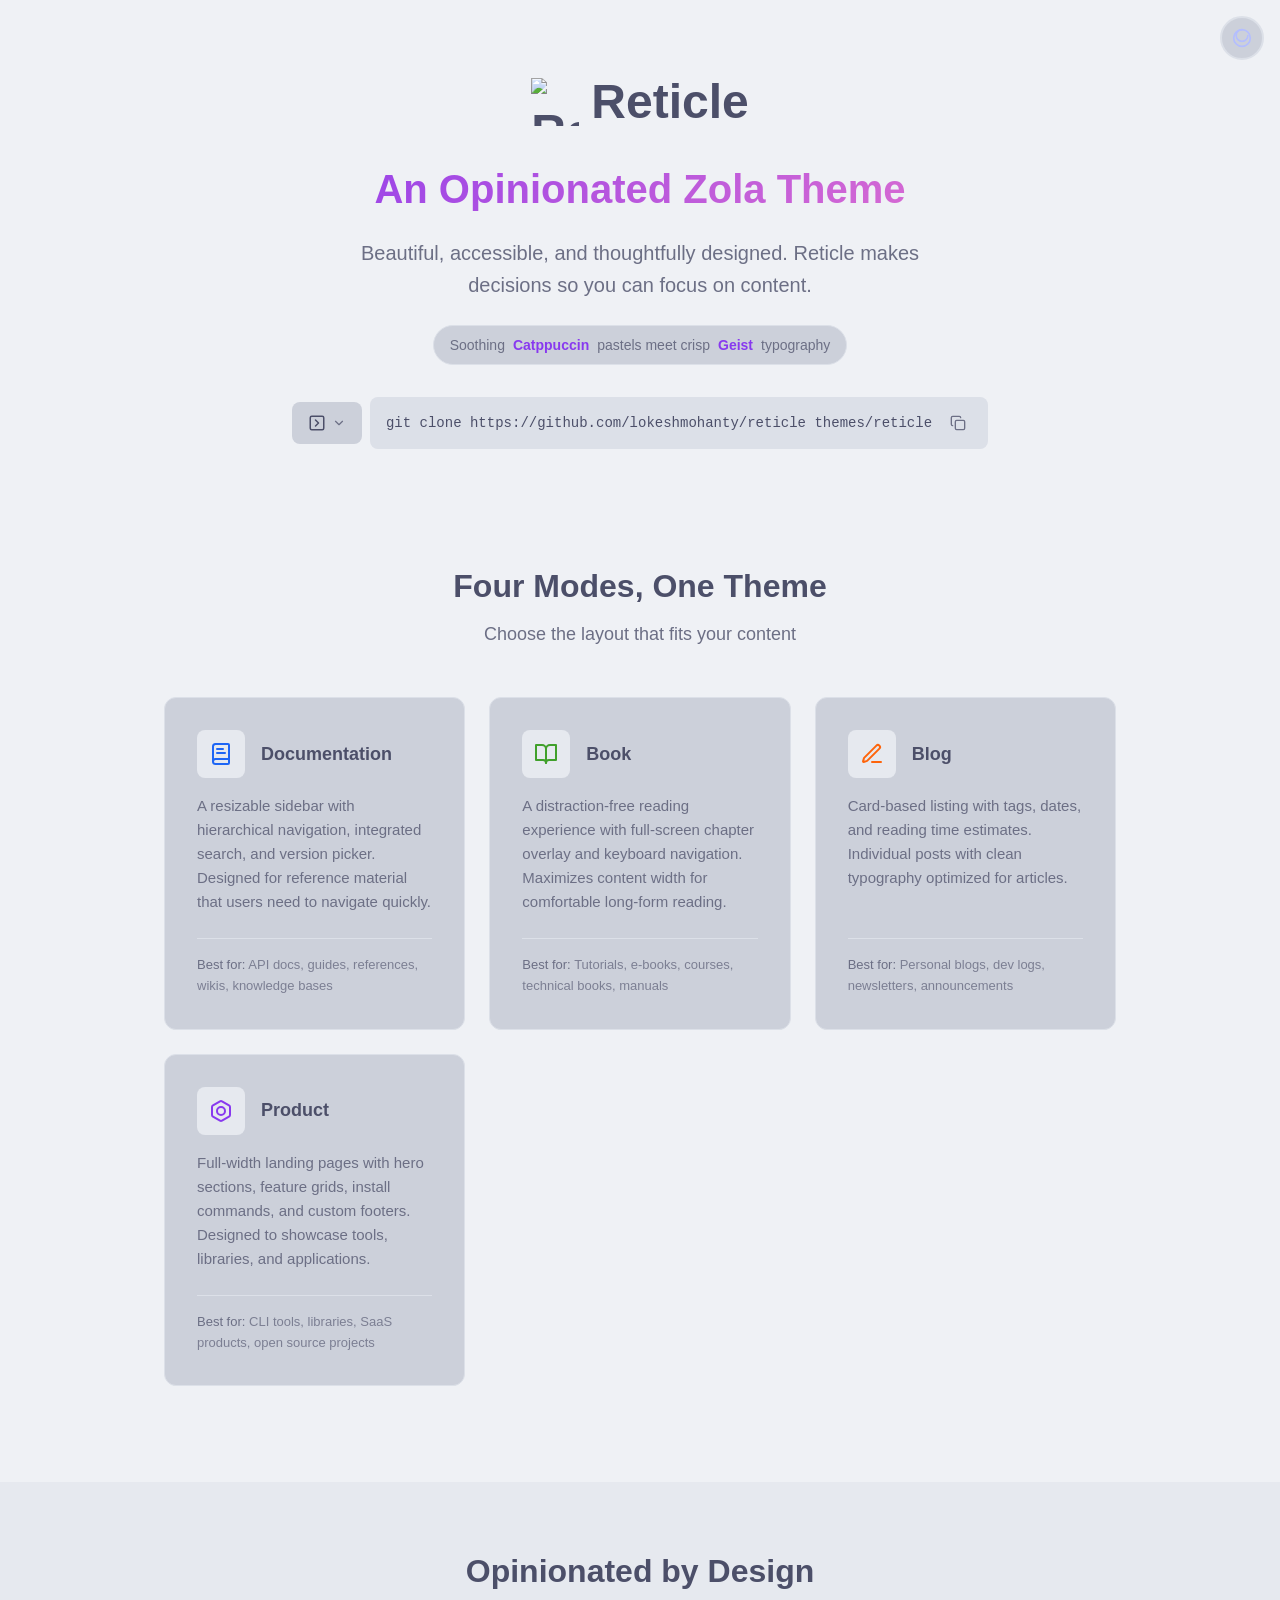
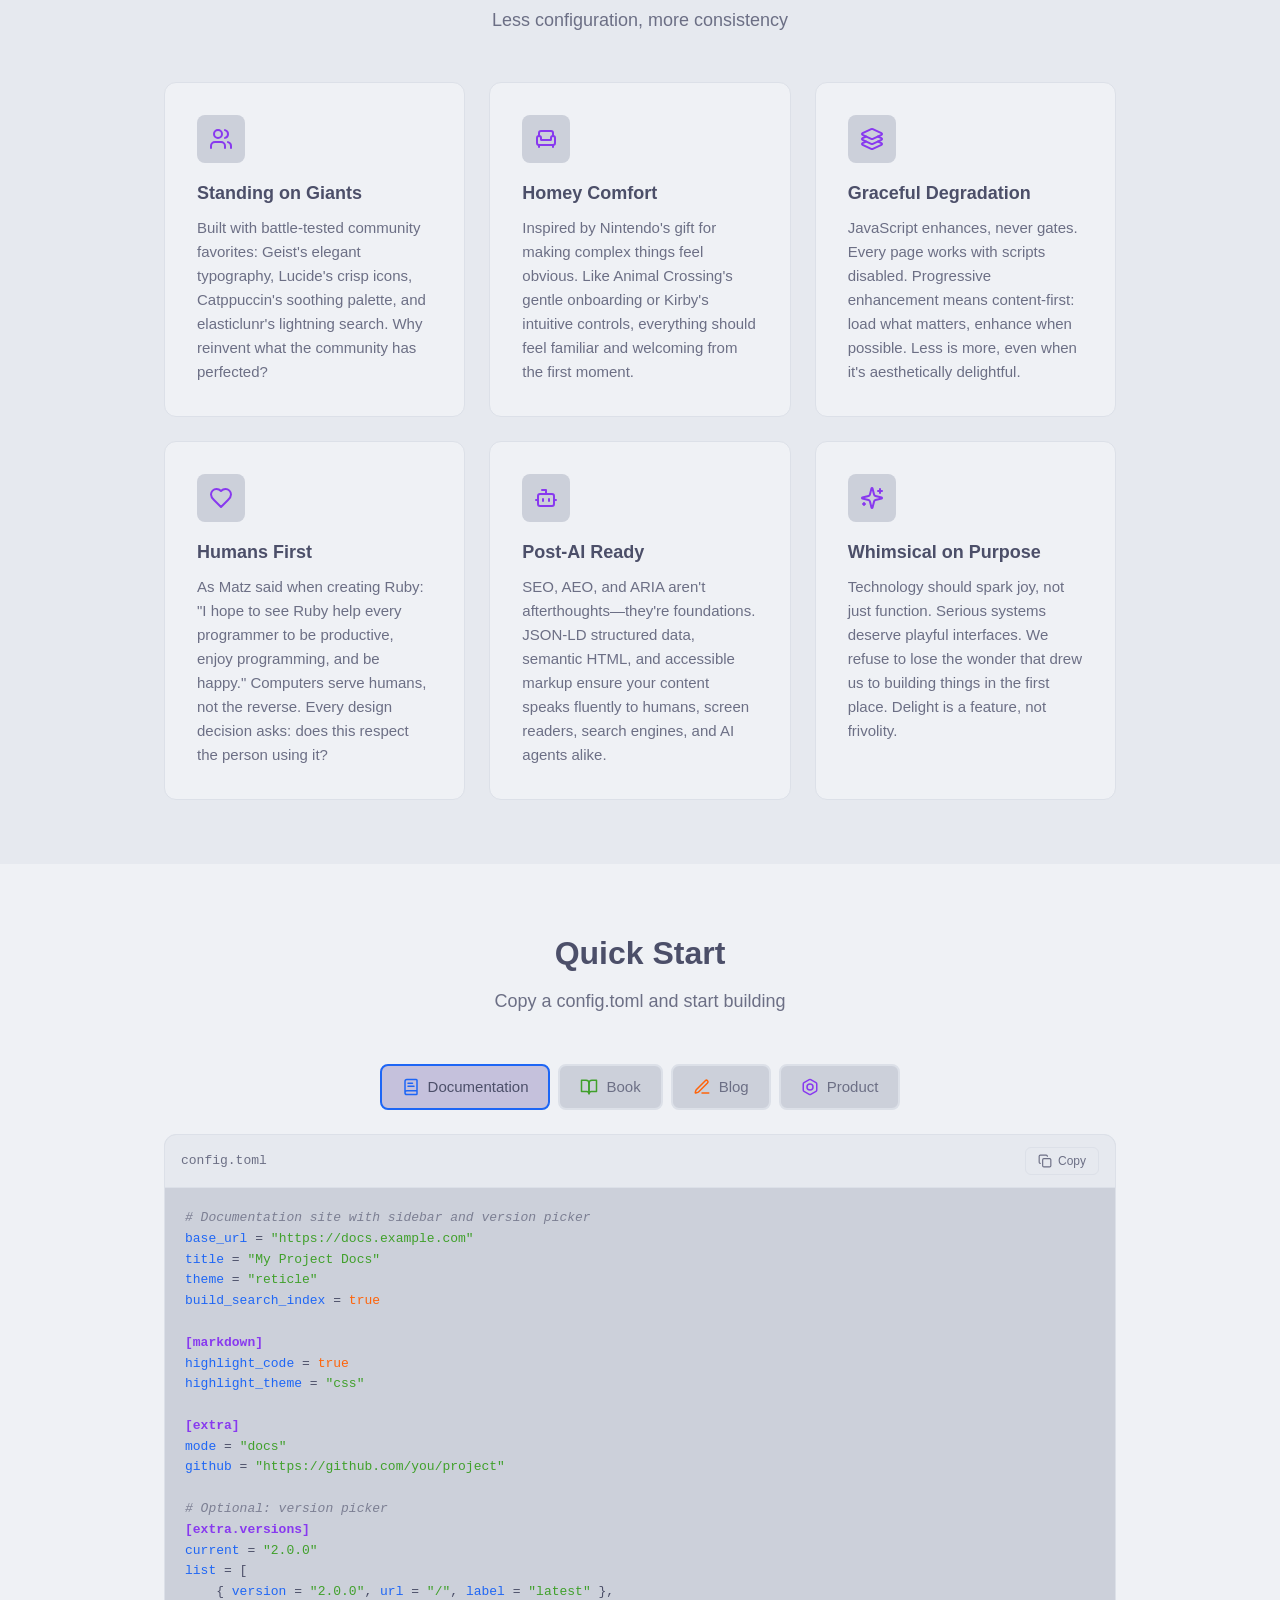
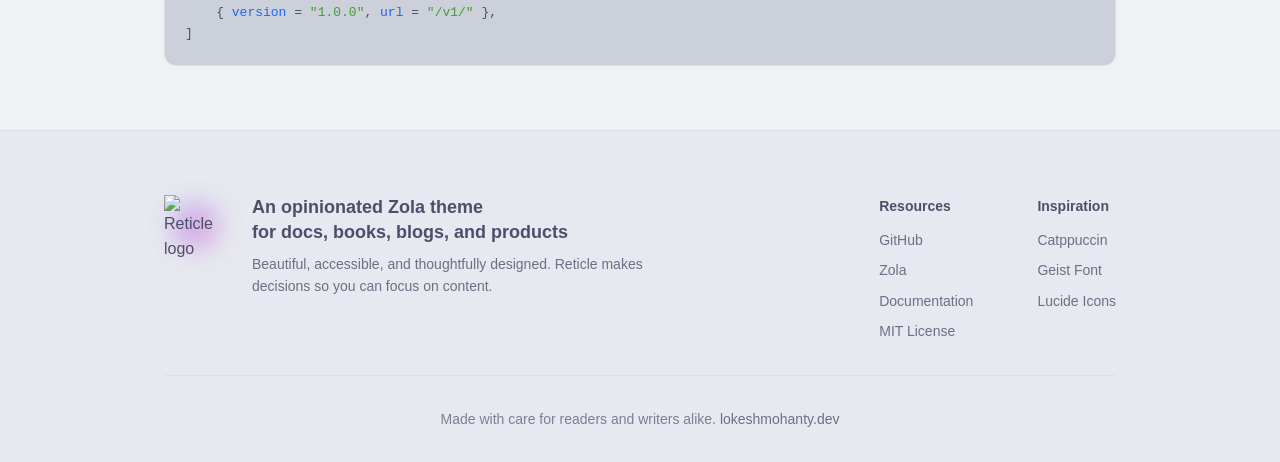
==== commit 985fa311: "feat(theme): revamp tanuki to reticle with instrument-reading design system - Rename theme from tanu" ====
--- a/examples/index.html
+++ b/examples/index.html
@@ -6,8 +6,8 @@
     <meta name="color-scheme" content="dark light">
 
     <!-- Primary Meta Tags -->
-    <title>Tanuki - An Opinionated Zola Theme for Documentation, Books, and Blogs</title>
-    <meta name="title" content="Tanuki - An Opinionated Zola Theme for Documentation, Books, and Blogs">
+    <title>Reticle - An Opinionated Zola Theme for Documentation, Books, and Blogs</title>
+    <meta name="title" content="Reticle - An Opinionated Zola Theme for Documentation, Books, and Blogs">
     <meta name="description" content="A beautiful, accessible Zola theme with four modes: documentation sites, distraction-free books, card-based blogs, and product landing pages. Features Catppuccin colors, Geist typography, dark/light themes, and built-in search.">
     <meta name="keywords" content="Zola theme, static site generator, documentation theme, book theme, blog theme, Catppuccin, Geist font, dark mode, light mode, responsive design, accessible, open source">
     <meta name="author" content="lokeshmohanty.dev">
@@ -16,31 +16,31 @@
     <meta name="bingbot" content="index, follow, max-snippet:-1, max-image-preview:large, max-video-preview:-1">
 
     <!-- Canonical URL -->
-    <link rel="canonical" href="https://tanuki.lokeshmohanty.dev/">
+    <link rel="canonical" href="https://reticle.lokeshmohanty.dev/">
 
     <!-- Open Graph / Facebook -->
     <meta property="og:type" content="website">
-    <meta property="og:url" content="https://tanuki.lokeshmohanty.dev/">
-    <meta property="og:title" content="Tanuki - An Opinionated Zola Theme">
+    <meta property="og:url" content="https://reticle.lokeshmohanty.dev/">
+    <meta property="og:title" content="Reticle - An Opinionated Zola Theme">
     <meta property="og:description" content="Beautiful, accessible Zola theme with four modes: documentation, books, blogs, and product landing pages. Features Catppuccin colors, Geist typography, and built-in search.">
-    <meta property="og:image" content="https://tanuki.lokeshmohanty.dev/og-image.png">
+    <meta property="og:image" content="https://reticle.lokeshmohanty.dev/og-image.png">
     <meta property="og:image:width" content="1200">
     <meta property="og:image:height" content="630">
-    <meta property="og:image:alt" content="Tanuki theme preview showing documentation, book, and blog modes">
-    <meta property="og:site_name" content="Tanuki">
+    <meta property="og:image:alt" content="Reticle theme preview showing documentation, book, and blog modes">
+    <meta property="og:site_name" content="Reticle">
     <meta property="og:locale" content="en_US">
 
     <!-- Twitter Card -->
     <meta name="twitter:card" content="summary_large_image">
-    <meta name="twitter:url" content="https://tanuki.lokeshmohanty.dev/">
-    <meta name="twitter:title" content="Tanuki - An Opinionated Zola Theme">
+    <meta name="twitter:url" content="https://reticle.lokeshmohanty.dev/">
+    <meta name="twitter:title" content="Reticle - An Opinionated Zola Theme">
     <meta name="twitter:description" content="Beautiful, accessible Zola theme with four modes: documentation, books, blogs, and product landing pages. Features Catppuccin colors, Geist typography, and built-in search.">
-    <meta name="twitter:image" content="https://tanuki.lokeshmohanty.dev/og-image.png">
-    <meta name="twitter:image:alt" content="Tanuki theme preview showing documentation, book, and blog modes">
+    <meta name="twitter:image" content="https://reticle.lokeshmohanty.dev/og-image.png">
+    <meta name="twitter:image:alt" content="Reticle theme preview showing documentation, book, and blog modes">
 
     <!-- Favicon -->
-    <link rel="icon" type="image/avif" href="./docs/img/tanuki-icon.avif">
-    <link rel="apple-touch-icon" href="./docs/img/tanuki-icon.avif">
+    <link rel="icon" type="image/avif" href="./docs/img/reticle-icon.avif">
+    <link rel="apple-touch-icon" href="./docs/img/reticle-icon.avif">
 
     <!-- JSON-LD Structured Data for SEO and AEO -->
     <script type="application/ld+json">
@@ -49,9 +49,9 @@
         "@graph": [
             {
                 "@type": "WebSite",
-                "@id": "https://tanuki.lokeshmohanty.dev/#website",
-                "url": "https://tanuki.lokeshmohanty.dev/",
-                "name": "Tanuki",
+                "@id": "https://reticle.lokeshmohanty.dev/#website",
+                "url": "https://reticle.lokeshmohanty.dev/",
+                "name": "Reticle",
                 "description": "An opinionated Zola theme for documentation, books, and blogs",
                 "publisher": {
                     "@id": "https://lokeshmohanty.dev/#organization"
@@ -60,28 +60,28 @@
             },
             {
                 "@type": "WebPage",
-                "@id": "https://tanuki.lokeshmohanty.dev/#webpage",
-                "url": "https://tanuki.lokeshmohanty.dev/",
-                "name": "Tanuki - An Opinionated Zola Theme for Documentation, Books, and Blogs",
+                "@id": "https://reticle.lokeshmohanty.dev/#webpage",
+                "url": "https://reticle.lokeshmohanty.dev/",
+                "name": "Reticle - An Opinionated Zola Theme for Documentation, Books, and Blogs",
                 "isPartOf": {
-                    "@id": "https://tanuki.lokeshmohanty.dev/#website"
+                    "@id": "https://reticle.lokeshmohanty.dev/#website"
                 },
                 "about": {
-                    "@id": "https://tanuki.lokeshmohanty.dev/#software"
+                    "@id": "https://reticle.lokeshmohanty.dev/#software"
                 },
                 "description": "A beautiful, accessible Zola theme with four modes: documentation sites, distraction-free books, card-based blogs, and product landing pages.",
                 "inLanguage": "en-US",
                 "potentialAction": [
                     {
                         "@type": "ReadAction",
-                        "target": ["https://tanuki.lokeshmohanty.dev/docs/"]
+                        "target": ["https://reticle.lokeshmohanty.dev/docs/"]
                     }
                 ]
             },
             {
                 "@type": "SoftwareApplication",
-                "@id": "https://tanuki.lokeshmohanty.dev/#software",
-                "name": "Tanuki",
+                "@id": "https://reticle.lokeshmohanty.dev/#software",
+                "name": "Reticle",
                 "description": "An opinionated Zola theme designed for documentation sites, technical books, developer blogs, and product landing pages. Features four distinct modes, Catppuccin color palette, Geist typography, resizable sidebar, dark/light themes, and built-in search.",
                 "applicationCategory": "DeveloperApplication",
                 "applicationSubCategory": "Static Site Theme",
@@ -98,7 +98,7 @@
                     "name": "lokeshmohanty.dev",
                     "url": "https://lokeshmohanty.dev"
                 },
-                "codeRepository": "https://github.com/lokeshmohanty/tanuki",
+                "codeRepository": "https://github.com/lokeshmohanty/reticle",
                 "programmingLanguage": ["HTML", "CSS", "JavaScript", "Tera"],
                 "runtimePlatform": "Zola Static Site Generator",
                 "featureList": [
@@ -115,16 +115,16 @@
                     "RSS feed generation",
                     "Syntax highlighting for code blocks"
                 ],
-                "screenshot": "https://tanuki.lokeshmohanty.dev/og-image.png",
+                "screenshot": "https://reticle.lokeshmohanty.dev/og-image.png",
                 "softwareVersion": "1.0.0",
                 "datePublished": "2024-01-01",
                 "keywords": ["Zola", "theme", "documentation", "book", "blog", "static site", "Catppuccin", "Geist", "dark mode"]
             },
             {
                 "@type": "ItemList",
-                "@id": "https://tanuki.lokeshmohanty.dev/#modes",
-                "name": "Tanuki Theme Modes",
-                "description": "Four distinct layout modes available in the Tanuki theme",
+                "@id": "https://reticle.lokeshmohanty.dev/#modes",
+                "name": "Reticle Theme Modes",
+                "description": "Four distinct layout modes available in the Reticle theme",
                 "numberOfItems": 4,
                 "itemListElement": [
                     {
@@ -132,21 +132,21 @@
                         "position": 1,
                         "name": "Documentation Mode",
                         "description": "A resizable sidebar with hierarchical navigation, integrated search, and version picker. Designed for reference material that users need to navigate quickly. Best for API docs, guides, references, wikis, and knowledge bases.",
-                        "url": "https://tanuki.lokeshmohanty.dev/docs/"
+                        "url": "https://reticle.lokeshmohanty.dev/docs/"
                     },
                     {
                         "@type": "ListItem",
                         "position": 2,
                         "name": "Book Mode",
                         "description": "A distraction-free reading experience with full-screen chapter overlay and keyboard navigation. Maximizes content width for comfortable long-form reading. Best for tutorials, e-books, courses, technical books, and manuals.",
-                        "url": "https://tanuki.lokeshmohanty.dev/book/"
+                        "url": "https://reticle.lokeshmohanty.dev/book/"
                     },
                     {
                         "@type": "ListItem",
                         "position": 3,
                         "name": "Blog Mode",
                         "description": "Card-based listing with tags, dates, and reading time estimates. Individual posts with clean typography optimized for articles. Best for personal blogs, dev logs, newsletters, and announcements.",
-                        "url": "https://tanuki.lokeshmohanty.dev/blog/"
+                        "url": "https://reticle.lokeshmohanty.dev/blog/"
                     },
                     {
                         "@type": "ListItem",
@@ -159,46 +159,46 @@
             },
             {
                 "@type": "FAQPage",
-                "@id": "https://tanuki.lokeshmohanty.dev/#faq",
+                "@id": "https://reticle.lokeshmohanty.dev/#faq",
                 "mainEntity": [
                     {
                         "@type": "Question",
-                        "name": "What is Tanuki?",
+                        "name": "What is Reticle?",
                         "acceptedAnswer": {
                             "@type": "Answer",
-                            "text": "Tanuki is an opinionated Zola theme designed for documentation sites, technical books, developer blogs, and product landing pages. It features four distinct layout modes, Catppuccin colors, Geist typography, and is fully accessible and responsive."
+                            "text": "Reticle is an opinionated Zola theme designed for documentation sites, technical books, developer blogs, and product landing pages. It features four distinct layout modes, Catppuccin colors, Geist typography, and is fully accessible and responsive."
                         }
                     },
                     {
                         "@type": "Question",
-                        "name": "What are the four modes in Tanuki?",
+                        "name": "What are the four modes in Reticle?",
                         "acceptedAnswer": {
                             "@type": "Answer",
-                            "text": "Tanuki offers four modes: (1) Documentation mode with a resizable sidebar and hierarchical navigation for API docs and guides, (2) Book mode with distraction-free reading and keyboard navigation for tutorials and e-books, (3) Blog mode with card-based listings for personal blogs and newsletters, and (4) Product mode with full-width landing pages for CLI tools, libraries, and open source projects."
+                            "text": "Reticle offers four modes: (1) Documentation mode with a resizable sidebar and hierarchical navigation for API docs and guides, (2) Book mode with distraction-free reading and keyboard navigation for tutorials and e-books, (3) Blog mode with card-based listings for personal blogs and newsletters, and (4) Product mode with full-width landing pages for CLI tools, libraries, and open source projects."
                         }
                     },
                     {
                         "@type": "Question",
-                        "name": "What color scheme does Tanuki use?",
+                        "name": "What color scheme does Reticle use?",
                         "acceptedAnswer": {
                             "@type": "Answer",
-                            "text": "Tanuki uses the Catppuccin color palette, featuring soothing pastel colors with perfect contrast ratios for accessibility. It supports both dark (Mocha) and light (Latte) themes with automatic system preference detection."
+                            "text": "Reticle uses the Catppuccin color palette, featuring soothing pastel colors with perfect contrast ratios for accessibility. It supports both dark (Mocha) and light (Latte) themes with automatic system preference detection."
                         }
                     },
                     {
                         "@type": "Question",
-                        "name": "Is Tanuki free to use?",
+                        "name": "Is Reticle free to use?",
                         "acceptedAnswer": {
                             "@type": "Answer",
-                            "text": "Yes, Tanuki is completely free and open source. It is licensed under the MIT license and available on GitHub at github.com/lokeshmohanty/tanuki."
+                            "text": "Yes, Reticle is completely free and open source. It is licensed under the MIT license and available on GitHub at github.com/lokeshmohanty/reticle."
                         }
                     },
                     {
                         "@type": "Question",
-                        "name": "What static site generator does Tanuki work with?",
+                        "name": "What static site generator does Reticle work with?",
                         "acceptedAnswer": {
                             "@type": "Answer",
-                            "text": "Tanuki is built specifically for Zola, a fast static site generator written in Rust. Zola compiles your content into static HTML files for fast, secure hosting anywhere."
+                            "text": "Reticle is built specifically for Zola, a fast static site generator written in Rust. Zola compiles your content into static HTML files for fast, secure hosting anywhere."
                         }
                     }
                 ]
@@ -1241,7 +1241,7 @@
     <script>
         (function() {
             try {
-                var stored = localStorage.getItem('tanuki-theme') || 'auto';
+                var stored = localStorage.getItem('reticle-theme') || 'auto';
                 var effective = stored === 'auto'
                     ? (window.matchMedia('(prefers-color-scheme: dark)').matches ? 'dark' : 'light')
                     : stored;
@@ -1291,12 +1291,12 @@
         <header class="hero" role="banner" aria-labelledby="hero-title">
             <div class="container">
                 <div class="hero__logo">
-                    <img src="./docs/img/tanuki-icon.avif" alt="Tanuki mascot" width="48" height="48">
-                    <span><ruby>Tanuki<rp>(</rp><rt lang="ja">タヌキ</rt><rp>)</rp></ruby></span>
+                    <img src="./docs/img/reticle-icon.avif" alt="Reticle mascot" width="48" height="48">
+                    <span><ruby>Reticle<rp>(</rp><rt lang="ja"></rt><rp>)</rp></ruby></span>
                 </div>
                 <h1 id="hero-title" class="hero__title">An Opinionated Zola Theme</h1>
                 <p class="hero__subtitle">
-                    Beautiful, accessible, and thoughtfully designed. Tanuki makes decisions so you can focus on content.
+                    Beautiful, accessible, and thoughtfully designed. Reticle makes decisions so you can focus on content.
                 </p>
                 <p class="hero__tagline">
                     Soothing <strong>Catppuccin</strong> pastels meet crisp <strong>Geist</strong> typography
@@ -1326,7 +1326,7 @@
                         </div>
                     </div>
                     <div class="install-cmd-wrapper">
-                        <code class="install-cmd" id="install-cmd">git clone https://github.com/lokeshmohanty/tanuki themes/tanuki</code>
+                        <code class="install-cmd" id="install-cmd">git clone https://github.com/lokeshmohanty/reticle themes/reticle</code>
                         <button class="copy-btn" id="copy-btn" type="button" aria-label="Copy install command" title="Copy to clipboard">
                             <svg xmlns="http://www.w3.org/2000/svg" width="16" height="16" viewBox="0 0 24 24" fill="none" stroke="currentColor" stroke-width="2" stroke-linecap="round" stroke-linejoin="round" aria-hidden="true">
                                 <rect width="14" height="14" x="8" y="8" rx="2" ry="2"/>
@@ -1600,7 +1600,7 @@
                         <pre><code id="config-docs-code"><span class="toml-comment"># Documentation site with sidebar and version picker</span>
 <span class="toml-key">base_url</span> = <span class="toml-string">"https://docs.example.com"</span>
 <span class="toml-key">title</span> = <span class="toml-string">"My Project Docs"</span>
-<span class="toml-key">theme</span> = <span class="toml-string">"tanuki"</span>
+<span class="toml-key">theme</span> = <span class="toml-string">"reticle"</span>
 <span class="toml-key">build_search_index</span> = <span class="toml-bool">true</span>
 
 <span class="toml-table">[markdown]</span>
@@ -1636,7 +1636,7 @@
                         <pre><code id="config-book-code"><span class="toml-comment"># E-book or tutorial with chapter navigation</span>
 <span class="toml-key">base_url</span> = <span class="toml-string">"https://book.example.com"</span>
 <span class="toml-key">title</span> = <span class="toml-string">"The Complete Guide"</span>
-<span class="toml-key">theme</span> = <span class="toml-string">"tanuki"</span>
+<span class="toml-key">theme</span> = <span class="toml-string">"reticle"</span>
 <span class="toml-key">build_search_index</span> = <span class="toml-bool">true</span>
 
 <span class="toml-table">[markdown]</span>
@@ -1664,7 +1664,7 @@
                         <pre><code id="config-blog-code"><span class="toml-comment"># Personal blog with RSS feed and tags</span>
 <span class="toml-key">base_url</span> = <span class="toml-string">"https://blog.example.com"</span>
 <span class="toml-key">title</span> = <span class="toml-string">"My Blog"</span>
-<span class="toml-key">theme</span> = <span class="toml-string">"tanuki"</span>
+<span class="toml-key">theme</span> = <span class="toml-string">"reticle"</span>
 <span class="toml-key">generate_feeds</span> = <span class="toml-bool">true</span>
 
 <span class="toml-key">taxonomies</span> = [
@@ -1710,7 +1710,7 @@
 <span class="toml-key">base_url</span> = <span class="toml-string">"https://myproduct.example.com"</span>
 <span class="toml-key">title</span> = <span class="toml-string">"My Product"</span>
 <span class="toml-key">description</span> = <span class="toml-string">"A powerful tool for developers"</span>
-<span class="toml-key">theme</span> = <span class="toml-string">"tanuki"</span>
+<span class="toml-key">theme</span> = <span class="toml-string">"reticle"</span>
 
 <span class="toml-table">[markdown]</span>
 <span class="toml-key">highlight_code</span> = <span class="toml-bool">true</span>
@@ -1747,20 +1747,20 @@
                 <div class="footer__brand" itemscope itemtype="https://schema.org/Organization">
                     <div class="footer__logo-wrapper" aria-hidden="true">
                         <div class="footer__logo-glow"></div>
-                        <img class="footer__logo" src="./docs/img/tanuki-icon.avif" alt="Tanuki logo" width="64" height="64">
+                        <img class="footer__logo" src="./docs/img/reticle-icon.avif" alt="Reticle logo" width="64" height="64">
                     </div>
                     <div class="footer__tagline">
                         <p class="footer__title" itemprop="name">An opinionated Zola theme<br>for docs, books, blogs, and products</p>
-                        <p class="footer__description" itemprop="description">Beautiful, accessible, and thoughtfully designed. Tanuki makes decisions so you can focus on content.</p>
+                        <p class="footer__description" itemprop="description">Beautiful, accessible, and thoughtfully designed. Reticle makes decisions so you can focus on content.</p>
                     </div>
                 </div>
                 <nav class="footer__links" aria-label="Footer navigation">
                     <div class="footer__col" role="navigation" aria-labelledby="footer-resources">
                         <h4 id="footer-resources">Resources</h4>
-                        <a href="https://github.com/lokeshmohanty/tanuki" target="_blank" rel="noopener noreferrer" aria-label="View Tanuki on GitHub (opens in new tab)">GitHub</a>
+                        <a href="https://github.com/lokeshmohanty/reticle" target="_blank" rel="noopener noreferrer" aria-label="View Reticle on GitHub (opens in new tab)">GitHub</a>
                         <a href="https://www.getzola.org/" target="_blank" rel="noopener noreferrer" aria-label="Visit Zola static site generator (opens in new tab)">Zola</a>
-                        <a href="docs/" aria-label="Read the Tanuki documentation">Documentation</a>
-                        <a href="https://github.com/lokeshmohanty/tanuki/blob/main/LICENSE" target="_blank" rel="noopener noreferrer" aria-label="View MIT License (opens in new tab)">MIT License</a>
+                        <a href="docs/" aria-label="Read the Reticle documentation">Documentation</a>
+                        <a href="https://github.com/lokeshmohanty/reticle/blob/main/LICENSE" target="_blank" rel="noopener noreferrer" aria-label="View MIT License (opens in new tab)">MIT License</a>
                     </div>
                     <div class="footer__col" role="navigation" aria-labelledby="footer-inspiration">
                         <h4 id="footer-inspiration">Inspiration</h4>
@@ -1782,7 +1782,7 @@
             const button = document.querySelector('.theme-toggle');
 
             function getStoredTheme() {
-                try { return localStorage.getItem('tanuki-theme') || 'auto'; }
+                try { return localStorage.getItem('reticle-theme') || 'auto'; }
                 catch(e) { return 'auto'; }
             }
 
@@ -1837,7 +1837,7 @@
 
             button.addEventListener('click', () => {
                 const newTheme = cycleTheme();
-                localStorage.setItem('tanuki-theme', newTheme);
+                localStorage.setItem('reticle-theme', newTheme);
                 applyTheme(newTheme);
 
                 button.classList.add('animating');
@@ -1857,7 +1857,7 @@
         // Install widget functionality
         (function() {
             const installCommands = {
-                shell: 'git clone https://github.com/lokeshmohanty/tanuki themes/tanuki'
+                shell: 'git clone https://github.com/lokeshmohanty/reticle themes/reticle'
             };
 
             const installIcons = {
@@ -1977,7 +1977,7 @@
                 docs: `# Documentation site with sidebar and version picker
 base_url = "https://docs.example.com"
 title = "My Project Docs"
-theme = "tanuki"
+theme = "reticle"
 build_search_index = true
 
 [markdown]
@@ -1998,7 +1998,7 @@
                 book: `# E-book or tutorial with chapter navigation
 base_url = "https://book.example.com"
 title = "The Complete Guide"
-theme = "tanuki"
+theme = "reticle"
 build_search_index = true
 
 [markdown]
@@ -2011,7 +2011,7 @@
                 blog: `# Personal blog with RSS feed and tags
 base_url = "https://blog.example.com"
 title = "My Blog"
-theme = "tanuki"
+theme = "reticle"
 generate_feeds = true
 
 taxonomies = [
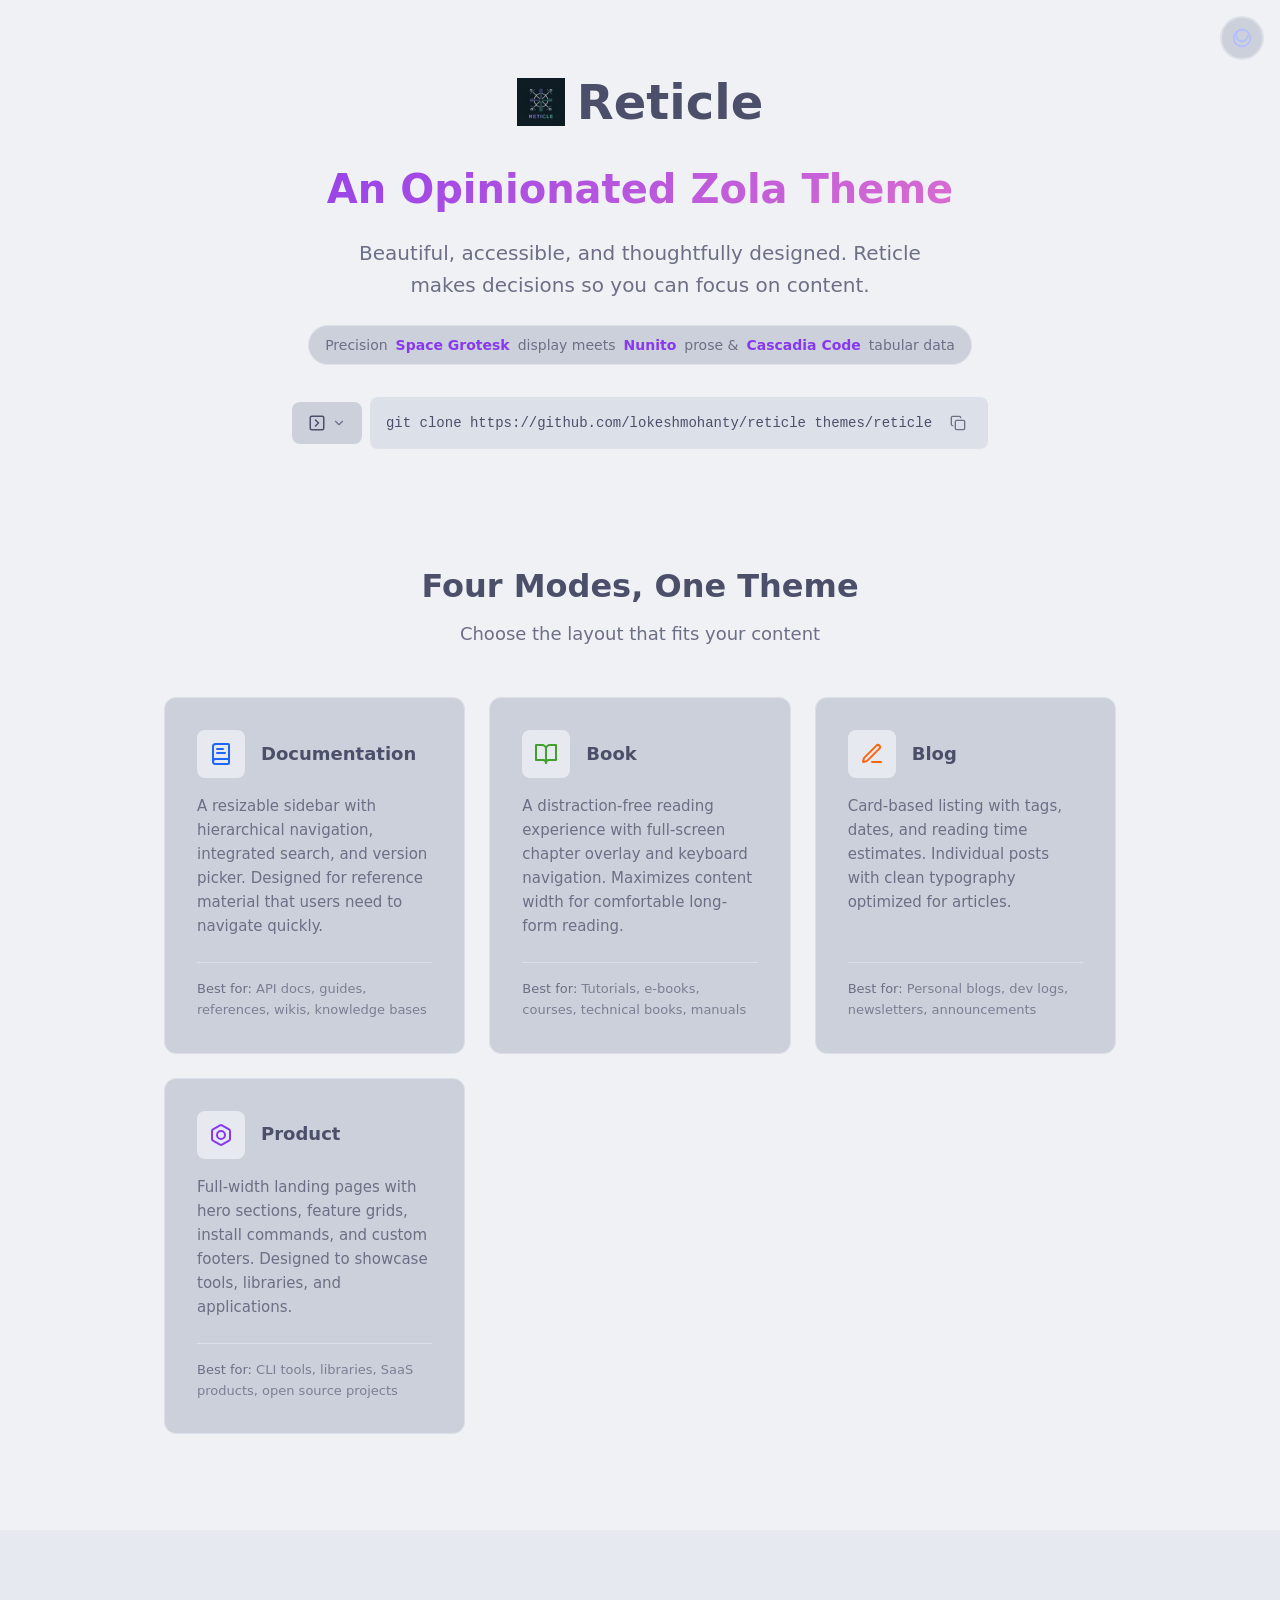
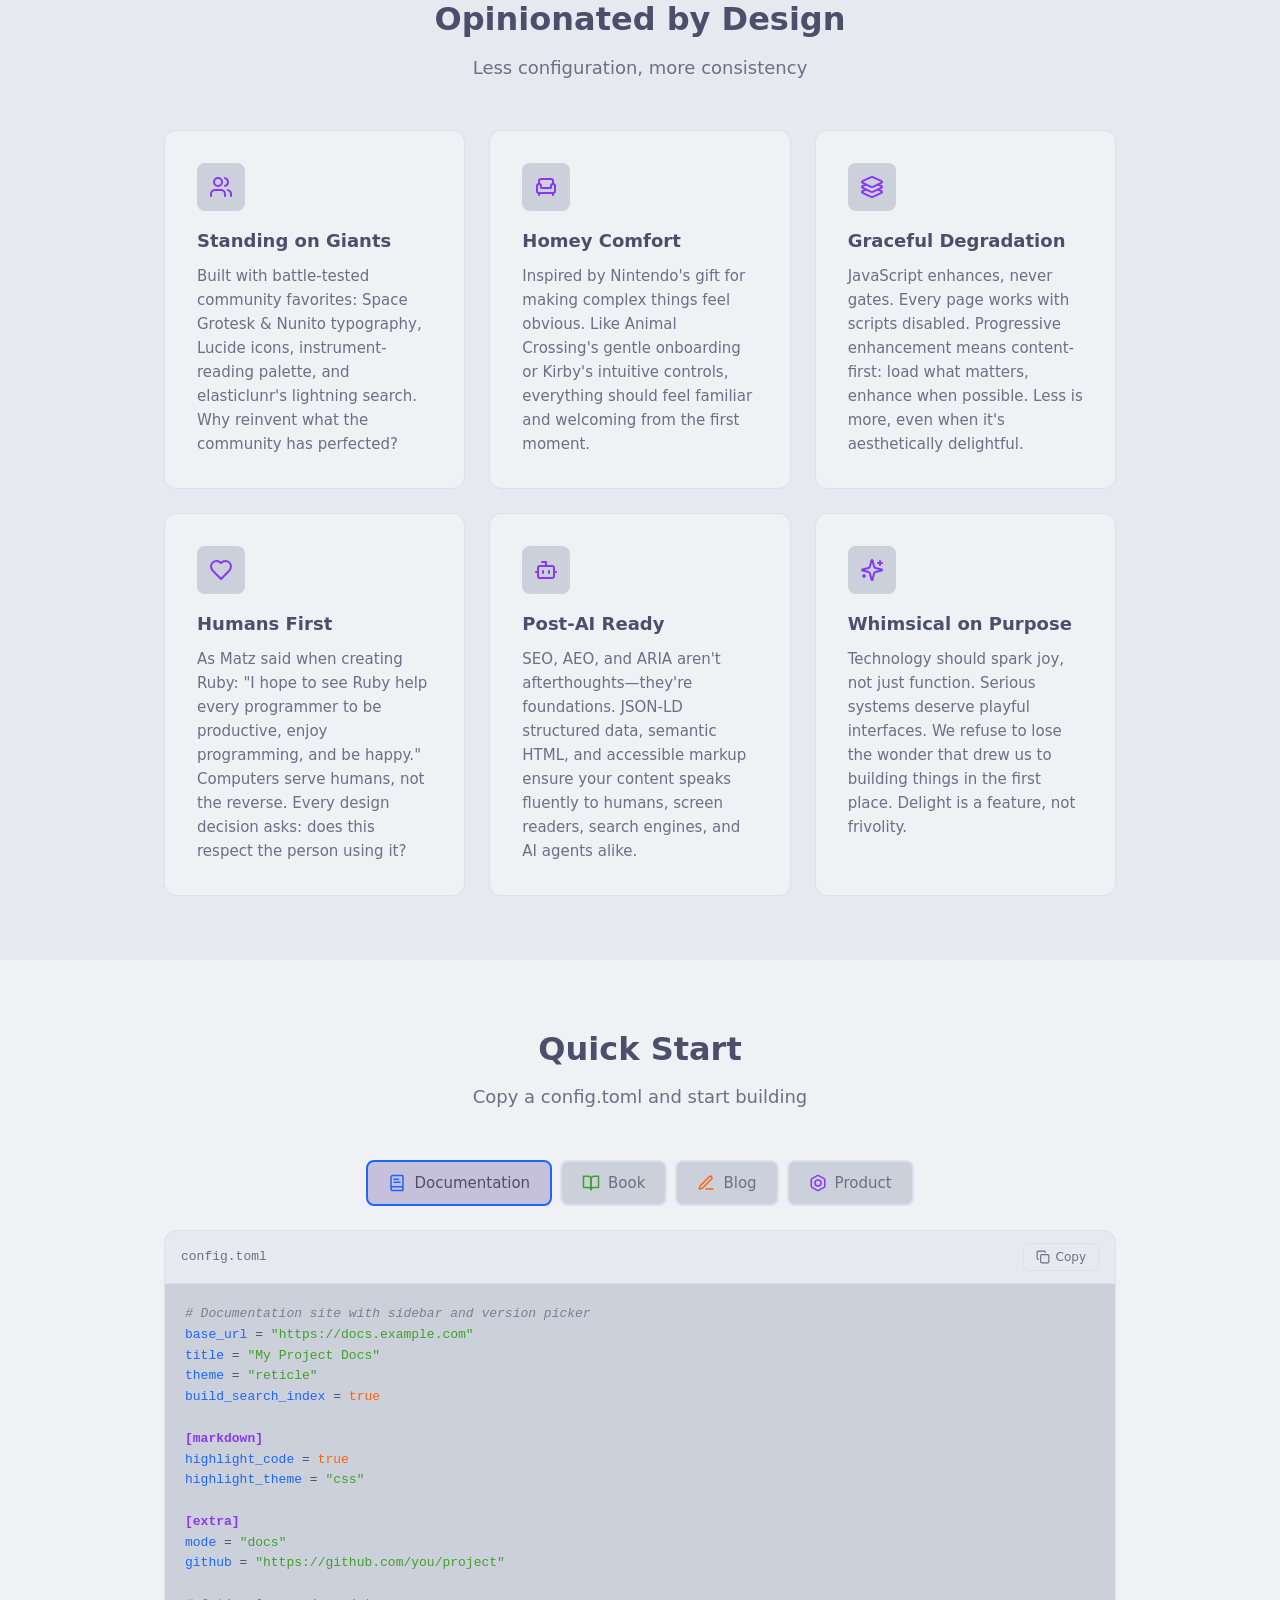
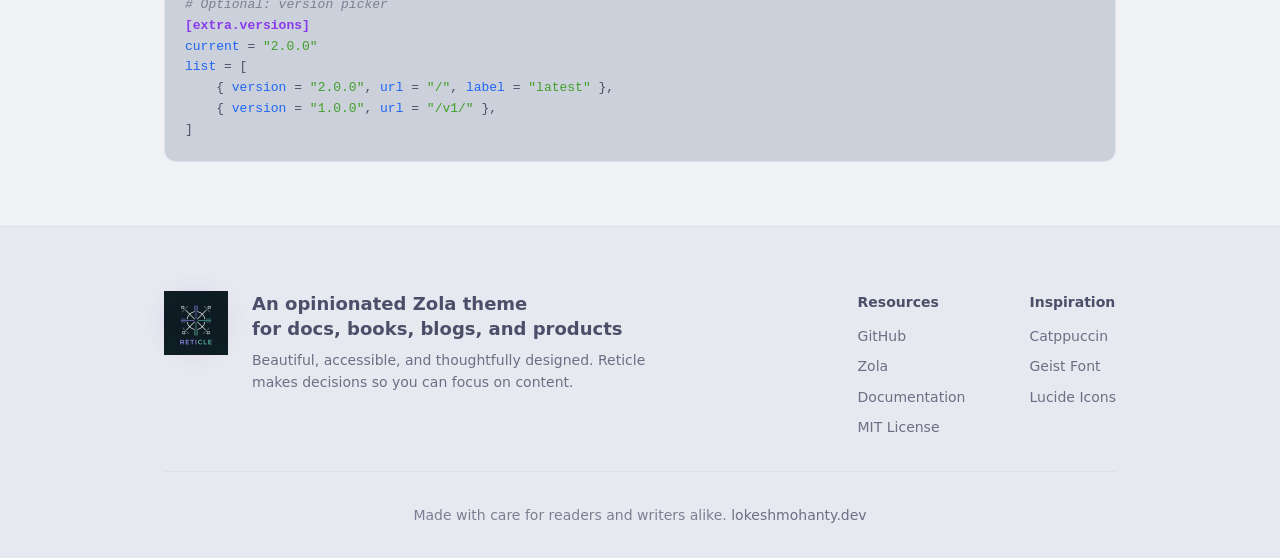
==== commit f184d76d: "feat(logo): add reticle logo asset and update gh-pages landing page - Add vector reticle logo PNG as" ====
--- a/examples/index.html
+++ b/examples/index.html
@@ -8,7 +8,7 @@
     <!-- Primary Meta Tags -->
     <title>Reticle - An Opinionated Zola Theme for Documentation, Books, and Blogs</title>
     <meta name="title" content="Reticle - An Opinionated Zola Theme for Documentation, Books, and Blogs">
-    <meta name="description" content="A beautiful, accessible Zola theme with four modes: documentation sites, distraction-free books, card-based blogs, and product landing pages. Features Catppuccin colors, Geist typography, dark/light themes, and built-in search.">
+    <meta name="description" content="A beautiful, accessible Zola theme with four modes: documentation sites, distraction-free books, card-based blogs, and product landing pages. Features instrument-reading color system, three-role typography, dark/light themes, and built-in search.">
     <meta name="keywords" content="Zola theme, static site generator, documentation theme, book theme, blog theme, Catppuccin, Geist font, dark mode, light mode, responsive design, accessible, open source">
     <meta name="author" content="lokeshmohanty.dev">
     <meta name="robots" content="index, follow">
@@ -22,7 +22,7 @@
     <meta property="og:type" content="website">
     <meta property="og:url" content="https://reticle.lokeshmohanty.dev/">
     <meta property="og:title" content="Reticle - An Opinionated Zola Theme">
-    <meta property="og:description" content="Beautiful, accessible Zola theme with four modes: documentation, books, blogs, and product landing pages. Features Catppuccin colors, Geist typography, and built-in search.">
+    <meta property="og:description" content="Beautiful, accessible Zola theme with four modes: documentation, books, blogs, and product landing pages. Features instrument-reading color system, three-role typography, and built-in search.">
     <meta property="og:image" content="https://reticle.lokeshmohanty.dev/og-image.png">
     <meta property="og:image:width" content="1200">
     <meta property="og:image:height" content="630">
@@ -34,13 +34,13 @@
     <meta name="twitter:card" content="summary_large_image">
     <meta name="twitter:url" content="https://reticle.lokeshmohanty.dev/">
     <meta name="twitter:title" content="Reticle - An Opinionated Zola Theme">
-    <meta name="twitter:description" content="Beautiful, accessible Zola theme with four modes: documentation, books, blogs, and product landing pages. Features Catppuccin colors, Geist typography, and built-in search.">
+    <meta name="twitter:description" content="Beautiful, accessible Zola theme with four modes: documentation, books, blogs, and product landing pages. Features instrument-reading color system, three-role typography, and built-in search.">
     <meta name="twitter:image" content="https://reticle.lokeshmohanty.dev/og-image.png">
     <meta name="twitter:image:alt" content="Reticle theme preview showing documentation, book, and blog modes">
 
     <!-- Favicon -->
-    <link rel="icon" type="image/avif" href="./docs/img/reticle-icon.avif">
-    <link rel="apple-touch-icon" href="./docs/img/reticle-icon.avif">
+    <link rel="icon" type="image/avif" href="./docs/img/reticle-logo.png">
+    <link rel="apple-touch-icon" href="./docs/img/reticle-logo.png">
 
     <!-- JSON-LD Structured Data for SEO and AEO -->
     <script type="application/ld+json">
@@ -103,8 +103,8 @@
                 "runtimePlatform": "Zola Static Site Generator",
                 "featureList": [
                     "Four layout modes: Documentation, Book, Blog, and Product",
-                    "Catppuccin color palette with soothing pastel colors",
-                    "Geist variable font for clean typography",
+                    "Instrument-reading color palette with semantic state accents",
+                    "Three-role typography (Space Grotesk, Nunito, Cascadia Code)",
                     "Dark and light theme with system preference detection",
                     "Resizable sidebar with localStorage persistence",
                     "Built-in full-text search",
@@ -166,7 +166,7 @@
                         "name": "What is Reticle?",
                         "acceptedAnswer": {
                             "@type": "Answer",
-                            "text": "Reticle is an opinionated Zola theme designed for documentation sites, technical books, developer blogs, and product landing pages. It features four distinct layout modes, Catppuccin colors, Geist typography, and is fully accessible and responsive."
+                            "text": "Reticle is an opinionated Zola theme designed for documentation sites, technical books, developer blogs, and product landing pages. It features four distinct layout modes, instrument-reading color system, Space Grotesk & Nunito typography, and is fully accessible and responsive."
                         }
                     },
                     {
@@ -305,23 +305,31 @@
         }
 
         @font-face {
-            font-family: 'Geist';
-            src: url('./docs/fonts/Geist-Variable.woff2') format('woff2');
-            font-weight: 100 900;
+            font-family: 'Space Grotesk Variable';
+            src: url('./docs/fonts/SpaceGrotesk-Variable.woff2') format('woff2');
+            font-weight: 300 700;
             font-style: normal;
             font-display: swap;
         }
 
         @font-face {
-            font-family: 'Geist Mono';
-            src: url('./docs/fonts/GeistMono-Variable.woff2') format('woff2');
-            font-weight: 100 900;
+            font-family: 'Nunito Variable';
+            src: url('./docs/fonts/Nunito-Variable.woff2') format('woff2');
+            font-weight: 200 1000;
             font-style: normal;
             font-display: swap;
         }
 
+        @font-face {
+            font-family: 'Cascadia Code Variable';
+            src: url('./docs/fonts/CascadiaCode-Variable.woff2') format('woff2');
+            font-weight: 200 700;
+            font-style: normal;
+            font-display: swap;
+        }
+
         body {
-            font-family: 'Geist', -apple-system, BlinkMacSystemFont, 'Segoe UI', Roboto, sans-serif;
+            font-family: 'Nunito Variable', system-ui, sans-serif;
             background: var(--bg);
             color: var(--text);
             min-height: 100vh;
@@ -540,7 +548,7 @@
         }
 
         .install-cmd {
-            font-family: 'Geist Mono', ui-monospace, SFMono-Regular, 'SF Mono', Menlo, Consolas, monospace;
+            font-family: 'Cascadia Code Variable', ui-monospace, monospace;
             font-size: 0.875rem;
             color: var(--text);
             white-space: nowrap;
@@ -819,7 +827,7 @@
         }
 
         .config-code__filename {
-            font-family: 'Geist Mono', ui-monospace, monospace;
+            font-family: 'Cascadia Code Variable', ui-monospace, monospace;
             font-size: 0.8125rem;
             color: var(--text-muted);
         }
@@ -863,7 +871,7 @@
             margin: 0;
             padding: 1.25rem;
             overflow-x: auto;
-            font-family: 'Geist Mono', ui-monospace, monospace;
+            font-family: 'Cascadia Code Variable', ui-monospace, monospace;
             font-size: 0.8125rem;
             line-height: 1.6;
         }
@@ -1291,15 +1299,15 @@
         <header class="hero" role="banner" aria-labelledby="hero-title">
             <div class="container">
                 <div class="hero__logo">
-                    <img src="./docs/img/reticle-icon.avif" alt="Reticle mascot" width="48" height="48">
-                    <span><ruby>Reticle<rp>(</rp><rt lang="ja"></rt><rp>)</rp></ruby></span>
+                    <img src="./docs/img/reticle-logo.png" alt="Reticle mascot" width="48" height="48">
+                    <span>Reticle</span>
                 </div>
                 <h1 id="hero-title" class="hero__title">An Opinionated Zola Theme</h1>
                 <p class="hero__subtitle">
                     Beautiful, accessible, and thoughtfully designed. Reticle makes decisions so you can focus on content.
                 </p>
                 <p class="hero__tagline">
-                    Soothing <strong>Catppuccin</strong> pastels meet crisp <strong>Geist</strong> typography
+                    Precision <strong>Space Grotesk</strong> display meets <strong>Nunito</strong> prose & <strong>Cascadia Code</strong> tabular data
                 </p>
 
                 <div class="install-widget">
@@ -1460,7 +1468,7 @@
                         </div>
                         <div class="feature__content">
                             <h3 class="feature__title">Standing on Giants</h3>
-                            <p class="feature__description">Built with battle-tested community favorites: Geist's elegant typography, Lucide's crisp icons, Catppuccin's soothing palette, and elasticlunr's lightning search. Why reinvent what the community has perfected?</p>
+                            <p class="feature__description">Built with battle-tested community favorites: Space Grotesk & Nunito typography, Lucide icons, instrument-reading palette, and elasticlunr's lightning search. Why reinvent what the community has perfected?</p>
                         </div>
                     </li>
 
@@ -1747,7 +1755,7 @@
                 <div class="footer__brand" itemscope itemtype="https://schema.org/Organization">
                     <div class="footer__logo-wrapper" aria-hidden="true">
                         <div class="footer__logo-glow"></div>
-                        <img class="footer__logo" src="./docs/img/reticle-icon.avif" alt="Reticle logo" width="64" height="64">
+                        <img class="footer__logo" src="./docs/img/reticle-logo.png" alt="Reticle logo" width="64" height="64">
                     </div>
                     <div class="footer__tagline">
                         <p class="footer__title" itemprop="name">An opinionated Zola theme<br>for docs, books, blogs, and products</p>
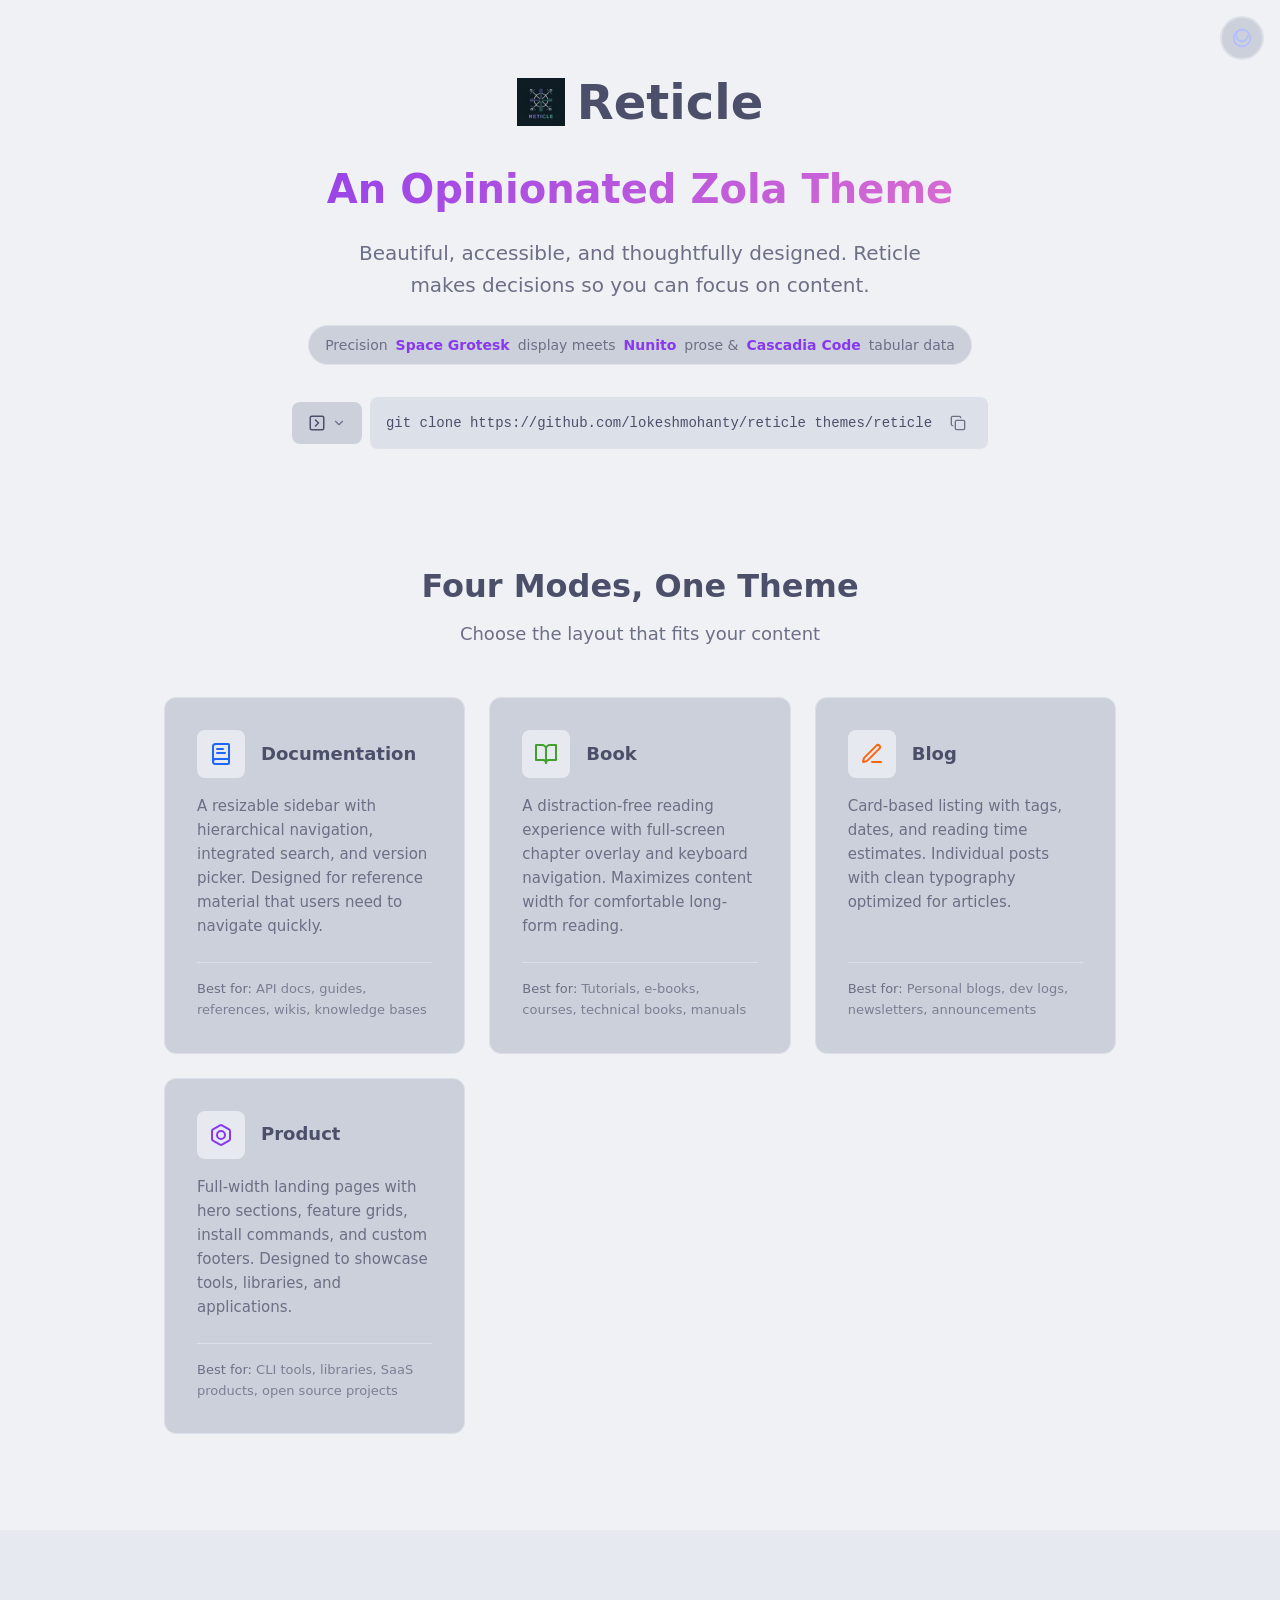
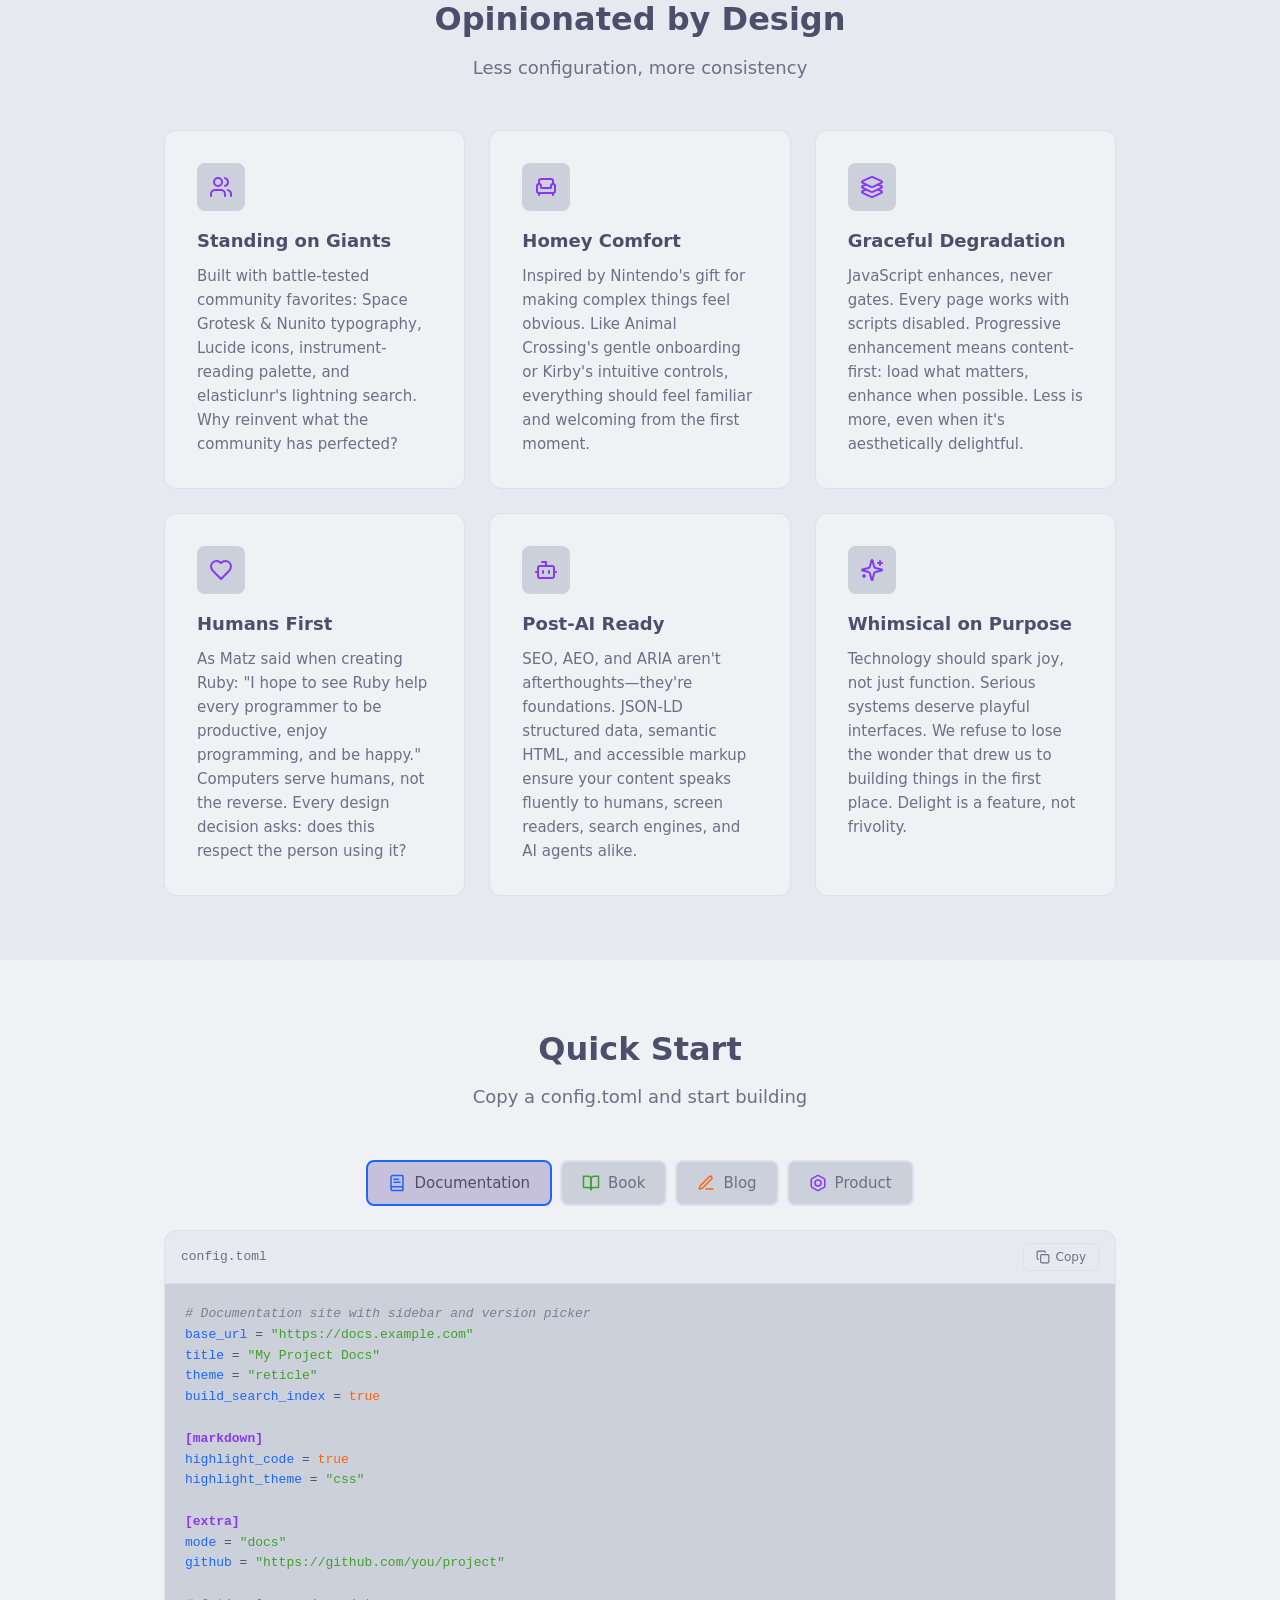
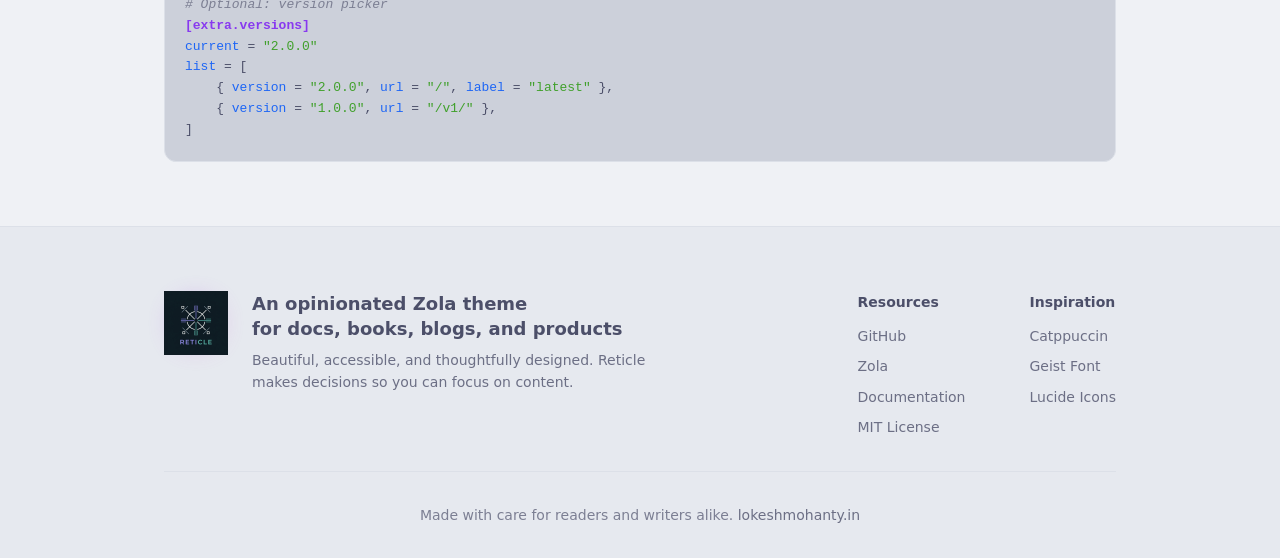
==== commit dd01c286: "fix(code): remove non-existent playground_url and playground link generator - Remove PLAYGROUND_URL " ====
--- a/examples/index.html
+++ b/examples/index.html
@@ -10,20 +10,20 @@
     <meta name="title" content="Reticle - An Opinionated Zola Theme for Documentation, Books, and Blogs">
     <meta name="description" content="A beautiful, accessible Zola theme with four modes: documentation sites, distraction-free books, card-based blogs, and product landing pages. Features instrument-reading color system, three-role typography, dark/light themes, and built-in search.">
     <meta name="keywords" content="Zola theme, static site generator, documentation theme, book theme, blog theme, Catppuccin, Geist font, dark mode, light mode, responsive design, accessible, open source">
-    <meta name="author" content="lokeshmohanty.dev">
+    <meta name="author" content="lokeshmohanty.in">
     <meta name="robots" content="index, follow">
     <meta name="googlebot" content="index, follow, max-snippet:-1, max-image-preview:large, max-video-preview:-1">
     <meta name="bingbot" content="index, follow, max-snippet:-1, max-image-preview:large, max-video-preview:-1">
 
     <!-- Canonical URL -->
-    <link rel="canonical" href="https://reticle.lokeshmohanty.dev/">
+    <link rel="canonical" href="https://reticle.lokeshmohanty.in/">
 
     <!-- Open Graph / Facebook -->
     <meta property="og:type" content="website">
-    <meta property="og:url" content="https://reticle.lokeshmohanty.dev/">
+    <meta property="og:url" content="https://reticle.lokeshmohanty.in/">
     <meta property="og:title" content="Reticle - An Opinionated Zola Theme">
     <meta property="og:description" content="Beautiful, accessible Zola theme with four modes: documentation, books, blogs, and product landing pages. Features instrument-reading color system, three-role typography, and built-in search.">
-    <meta property="og:image" content="https://reticle.lokeshmohanty.dev/og-image.png">
+    <meta property="og:image" content="https://reticle.lokeshmohanty.in/og-image.png">
     <meta property="og:image:width" content="1200">
     <meta property="og:image:height" content="630">
     <meta property="og:image:alt" content="Reticle theme preview showing documentation, book, and blog modes">
@@ -32,10 +32,10 @@
 
     <!-- Twitter Card -->
     <meta name="twitter:card" content="summary_large_image">
-    <meta name="twitter:url" content="https://reticle.lokeshmohanty.dev/">
+    <meta name="twitter:url" content="https://reticle.lokeshmohanty.in/">
     <meta name="twitter:title" content="Reticle - An Opinionated Zola Theme">
     <meta name="twitter:description" content="Beautiful, accessible Zola theme with four modes: documentation, books, blogs, and product landing pages. Features instrument-reading color system, three-role typography, and built-in search.">
-    <meta name="twitter:image" content="https://reticle.lokeshmohanty.dev/og-image.png">
+    <meta name="twitter:image" content="https://reticle.lokeshmohanty.in/og-image.png">
     <meta name="twitter:image:alt" content="Reticle theme preview showing documentation, book, and blog modes">
 
     <!-- Favicon -->
@@ -49,38 +49,38 @@
         "@graph": [
             {
                 "@type": "WebSite",
-                "@id": "https://reticle.lokeshmohanty.dev/#website",
-                "url": "https://reticle.lokeshmohanty.dev/",
+                "@id": "https://reticle.lokeshmohanty.in/#website",
+                "url": "https://reticle.lokeshmohanty.in/",
                 "name": "Reticle",
                 "description": "An opinionated Zola theme for documentation, books, and blogs",
                 "publisher": {
-                    "@id": "https://lokeshmohanty.dev/#organization"
+                    "@id": "https://lokeshmohanty.in/#organization"
                 },
                 "inLanguage": "en-US"
             },
             {
                 "@type": "WebPage",
-                "@id": "https://reticle.lokeshmohanty.dev/#webpage",
-                "url": "https://reticle.lokeshmohanty.dev/",
+                "@id": "https://reticle.lokeshmohanty.in/#webpage",
+                "url": "https://reticle.lokeshmohanty.in/",
                 "name": "Reticle - An Opinionated Zola Theme for Documentation, Books, and Blogs",
                 "isPartOf": {
-                    "@id": "https://reticle.lokeshmohanty.dev/#website"
+                    "@id": "https://reticle.lokeshmohanty.in/#website"
                 },
                 "about": {
-                    "@id": "https://reticle.lokeshmohanty.dev/#software"
+                    "@id": "https://reticle.lokeshmohanty.in/#software"
                 },
                 "description": "A beautiful, accessible Zola theme with four modes: documentation sites, distraction-free books, card-based blogs, and product landing pages.",
                 "inLanguage": "en-US",
                 "potentialAction": [
                     {
                         "@type": "ReadAction",
-                        "target": ["https://reticle.lokeshmohanty.dev/docs/"]
+                        "target": ["https://reticle.lokeshmohanty.in/docs/"]
                     }
                 ]
             },
             {
                 "@type": "SoftwareApplication",
-                "@id": "https://reticle.lokeshmohanty.dev/#software",
+                "@id": "https://reticle.lokeshmohanty.in/#software",
                 "name": "Reticle",
                 "description": "An opinionated Zola theme designed for documentation sites, technical books, developer blogs, and product landing pages. Features four distinct modes, Catppuccin color palette, Geist typography, resizable sidebar, dark/light themes, and built-in search.",
                 "applicationCategory": "DeveloperApplication",
@@ -95,8 +95,8 @@
                 "isAccessibleForFree": true,
                 "creator": {
                     "@type": "Organization",
-                    "name": "lokeshmohanty.dev",
-                    "url": "https://lokeshmohanty.dev"
+                    "name": "lokeshmohanty.in",
+                    "url": "https://lokeshmohanty.in"
                 },
                 "codeRepository": "https://github.com/lokeshmohanty/reticle",
                 "programmingLanguage": ["HTML", "CSS", "JavaScript", "Tera"],
@@ -115,14 +115,14 @@
                     "RSS feed generation",
                     "Syntax highlighting for code blocks"
                 ],
-                "screenshot": "https://reticle.lokeshmohanty.dev/og-image.png",
+                "screenshot": "https://reticle.lokeshmohanty.in/og-image.png",
                 "softwareVersion": "1.0.0",
                 "datePublished": "2024-01-01",
                 "keywords": ["Zola", "theme", "documentation", "book", "blog", "static site", "Catppuccin", "Geist", "dark mode"]
             },
             {
                 "@type": "ItemList",
-                "@id": "https://reticle.lokeshmohanty.dev/#modes",
+                "@id": "https://reticle.lokeshmohanty.in/#modes",
                 "name": "Reticle Theme Modes",
                 "description": "Four distinct layout modes available in the Reticle theme",
                 "numberOfItems": 4,
@@ -132,34 +132,34 @@
                         "position": 1,
                         "name": "Documentation Mode",
                         "description": "A resizable sidebar with hierarchical navigation, integrated search, and version picker. Designed for reference material that users need to navigate quickly. Best for API docs, guides, references, wikis, and knowledge bases.",
-                        "url": "https://reticle.lokeshmohanty.dev/docs/"
+                        "url": "https://reticle.lokeshmohanty.in/docs/"
                     },
                     {
                         "@type": "ListItem",
                         "position": 2,
                         "name": "Book Mode",
                         "description": "A distraction-free reading experience with full-screen chapter overlay and keyboard navigation. Maximizes content width for comfortable long-form reading. Best for tutorials, e-books, courses, technical books, and manuals.",
-                        "url": "https://reticle.lokeshmohanty.dev/book/"
+                        "url": "https://reticle.lokeshmohanty.in/book/"
                     },
                     {
                         "@type": "ListItem",
                         "position": 3,
                         "name": "Blog Mode",
                         "description": "Card-based listing with tags, dates, and reading time estimates. Individual posts with clean typography optimized for articles. Best for personal blogs, dev logs, newsletters, and announcements.",
-                        "url": "https://reticle.lokeshmohanty.dev/blog/"
+                        "url": "https://reticle.lokeshmohanty.in/blog/"
                     },
                     {
                         "@type": "ListItem",
                         "position": 4,
                         "name": "Product Mode",
                         "description": "Full-width landing pages with hero sections, feature grids, install commands, and custom footers. Designed to showcase CLI tools, libraries, SaaS products, and open source projects.",
-                        "url": "https://sango.lokeshmohanty.dev/"
+                        "url": "https://sango.lokeshmohanty.in/"
                     }
                 ]
             },
             {
                 "@type": "FAQPage",
-                "@id": "https://reticle.lokeshmohanty.dev/#faq",
+                "@id": "https://reticle.lokeshmohanty.in/#faq",
                 "mainEntity": [
                     {
                         "@type": "Question",
@@ -205,10 +205,10 @@
             },
             {
                 "@type": "Organization",
-                "@id": "https://lokeshmohanty.dev/#organization",
-                "name": "lokeshmohanty.dev",
-                "url": "https://lokeshmohanty.dev",
-                "logo": "https://lokeshmohanty.dev/logo.png"
+                "@id": "https://lokeshmohanty.in/#organization",
+                "name": "lokeshmohanty.in",
+                "url": "https://lokeshmohanty.in",
+                "logo": "https://lokeshmohanty.in/logo.png"
             }
         ]
     }
@@ -1423,7 +1423,7 @@
                     </article>
 
                     <article class="mode-card mode-card--product" role="listitem" itemprop="itemListElement" itemscope itemtype="https://schema.org/ListItem">
-                        <a href="https://sango.lokeshmohanty.dev" aria-labelledby="mode-product-title" itemprop="url" target="_blank" rel="noopener">
+                        <a href="https://sango.lokeshmohanty.in" aria-labelledby="mode-product-title" itemprop="url" target="_blank" rel="noopener">
                             <meta itemprop="position" content="4">
                             <div class="mode-card__header">
                                 <div class="mode-card__icon" aria-hidden="true">
@@ -1779,7 +1779,7 @@
                 </nav>
             </div>
             <div class="footer__bottom">
-                <p>Made with care for readers and writers alike. <a href="https://lokeshmohanty.dev" target="_blank" rel="noopener noreferrer" aria-label="Visit lokeshmohanty.dev (opens in new tab)">lokeshmohanty.dev</a></p>
+                <p>Made with care for readers and writers alike. <a href="https://lokeshmohanty.in" target="_blank" rel="noopener noreferrer" aria-label="Visit lokeshmohanty.in (opens in new tab)">lokeshmohanty.in</a></p>
             </div>
         </div>
     </footer>
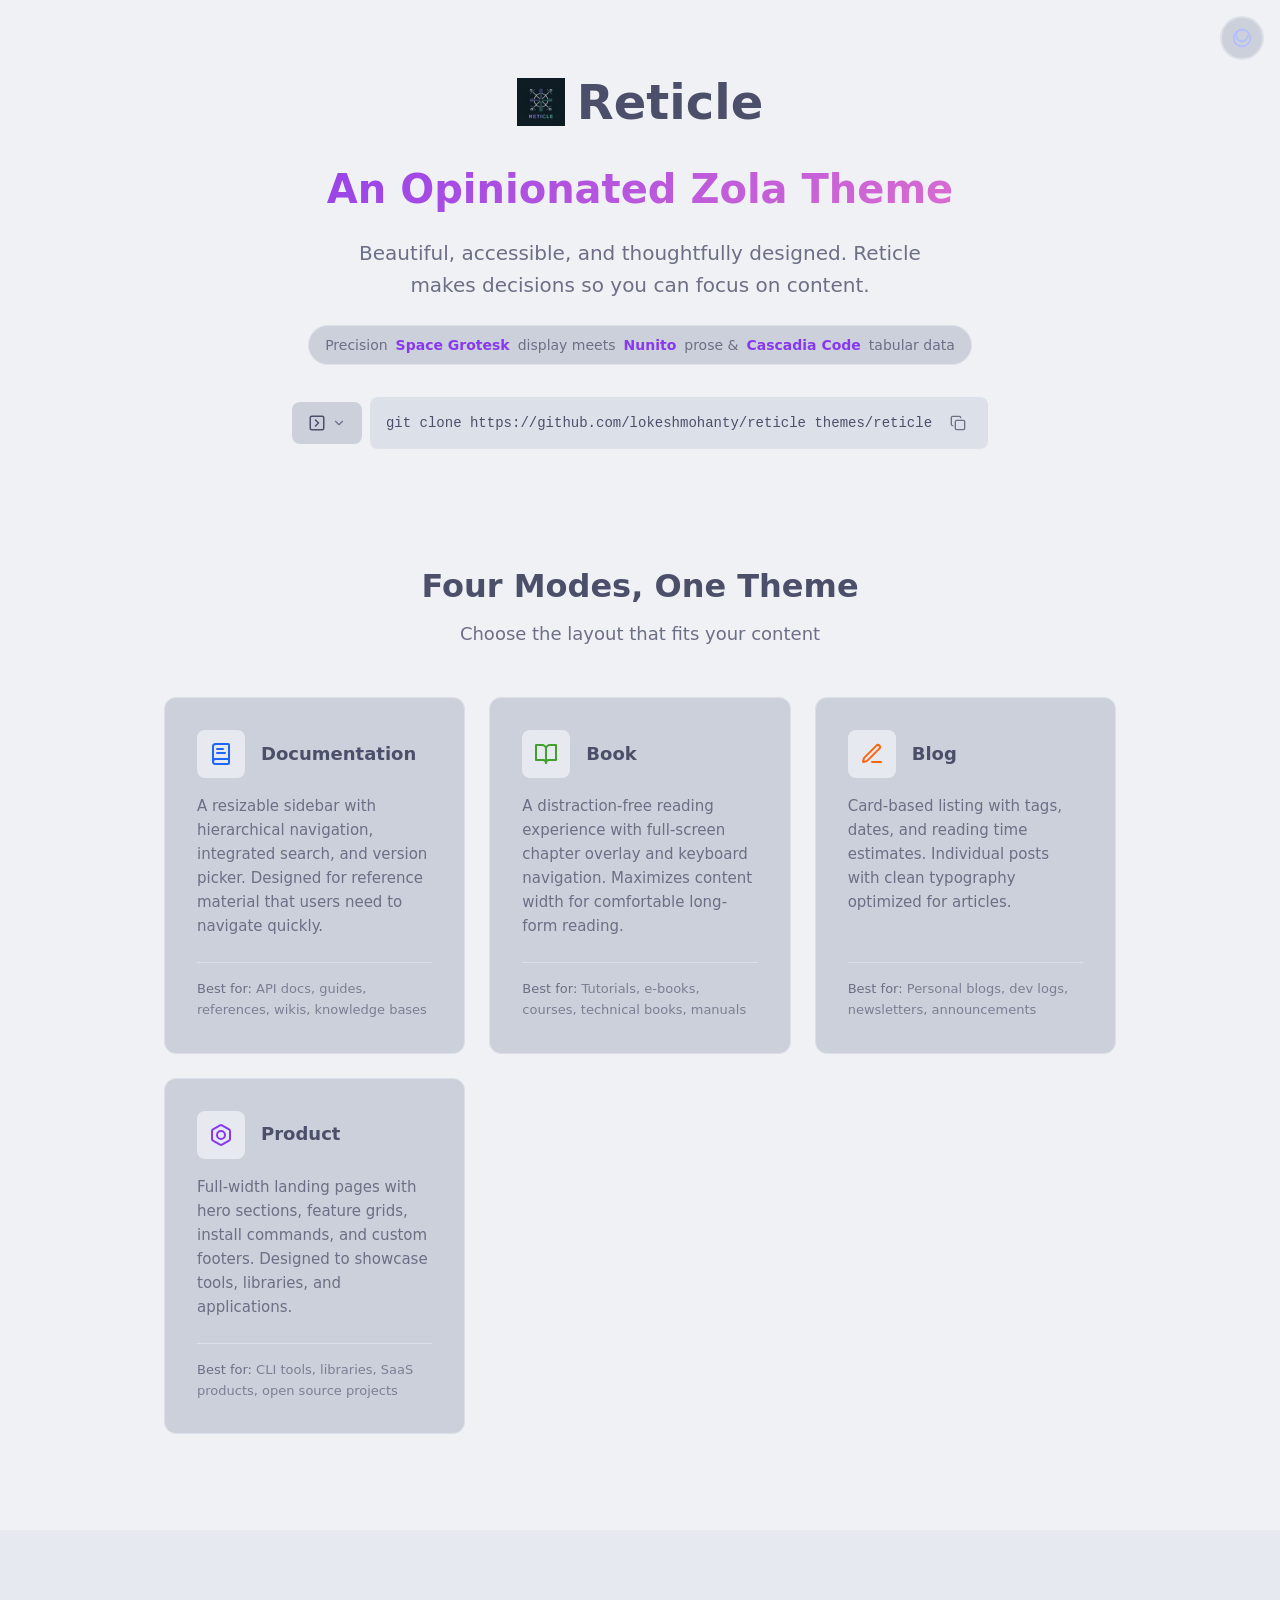
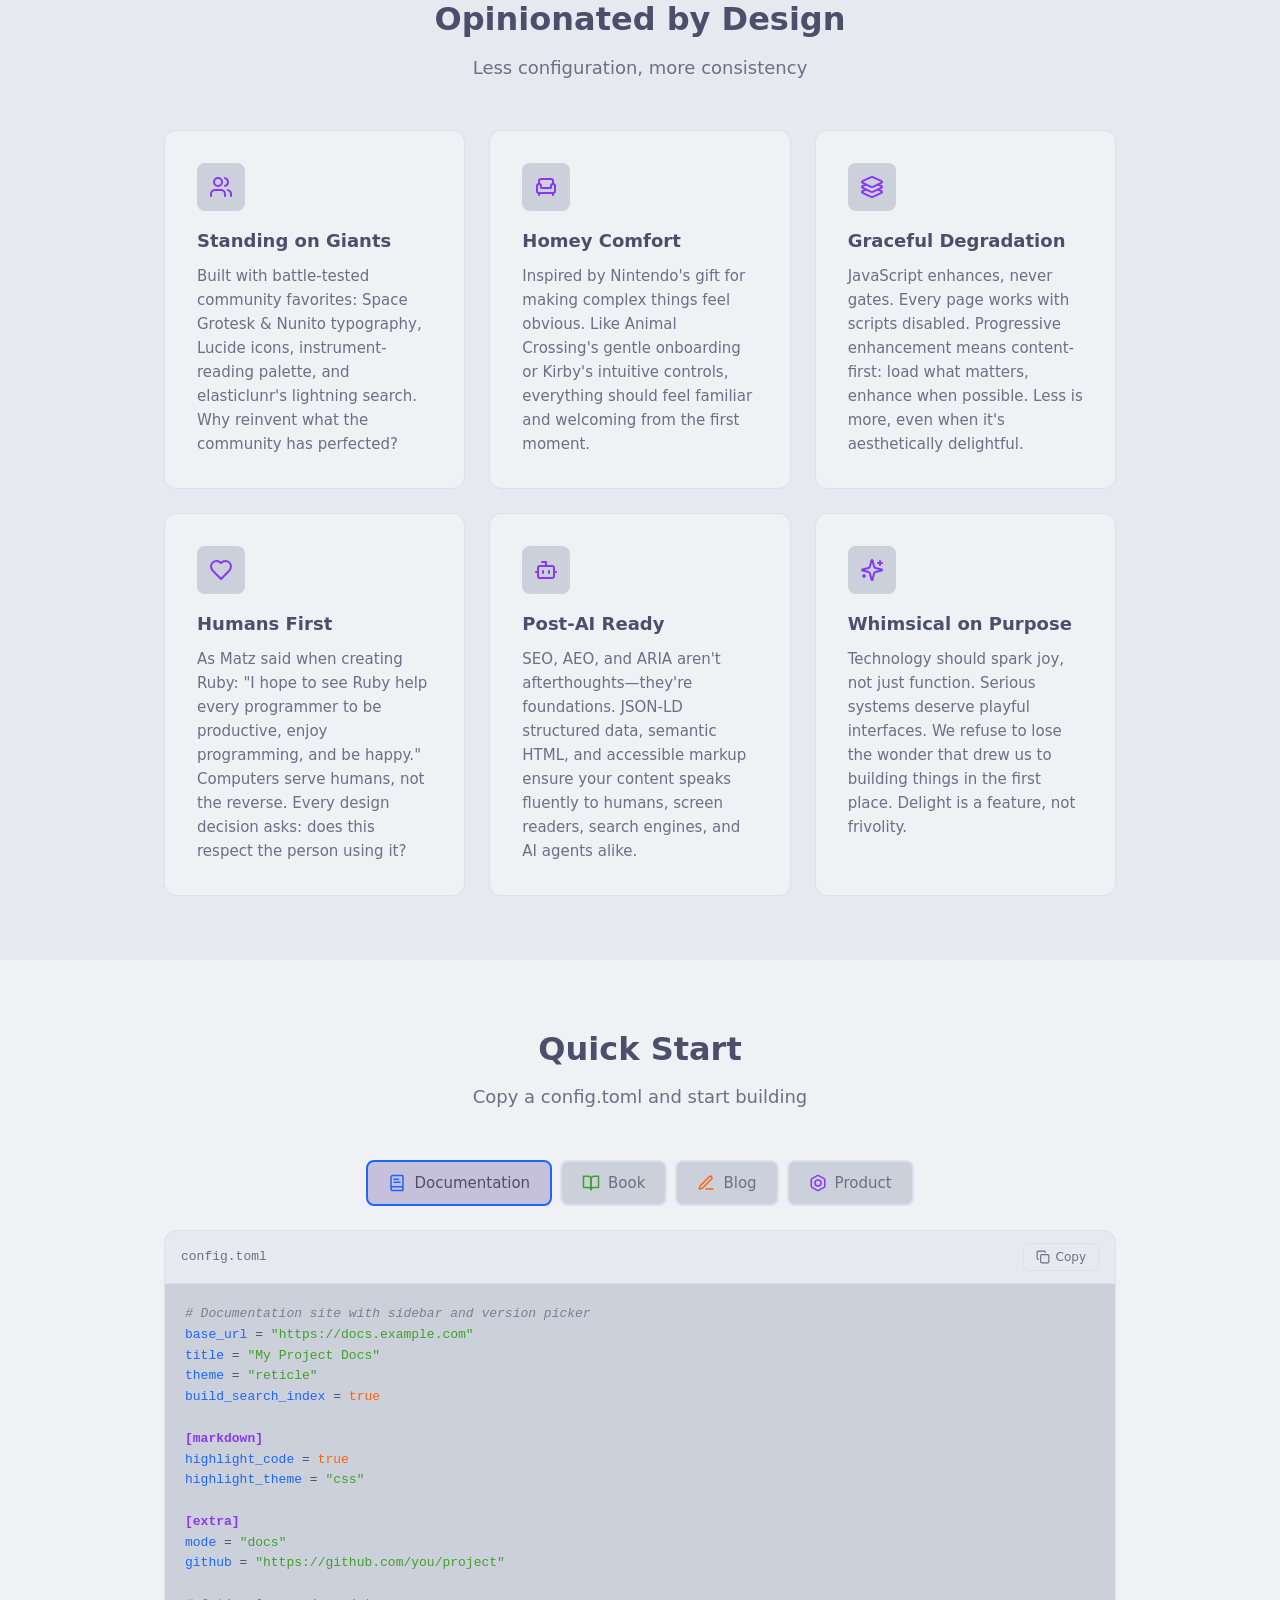
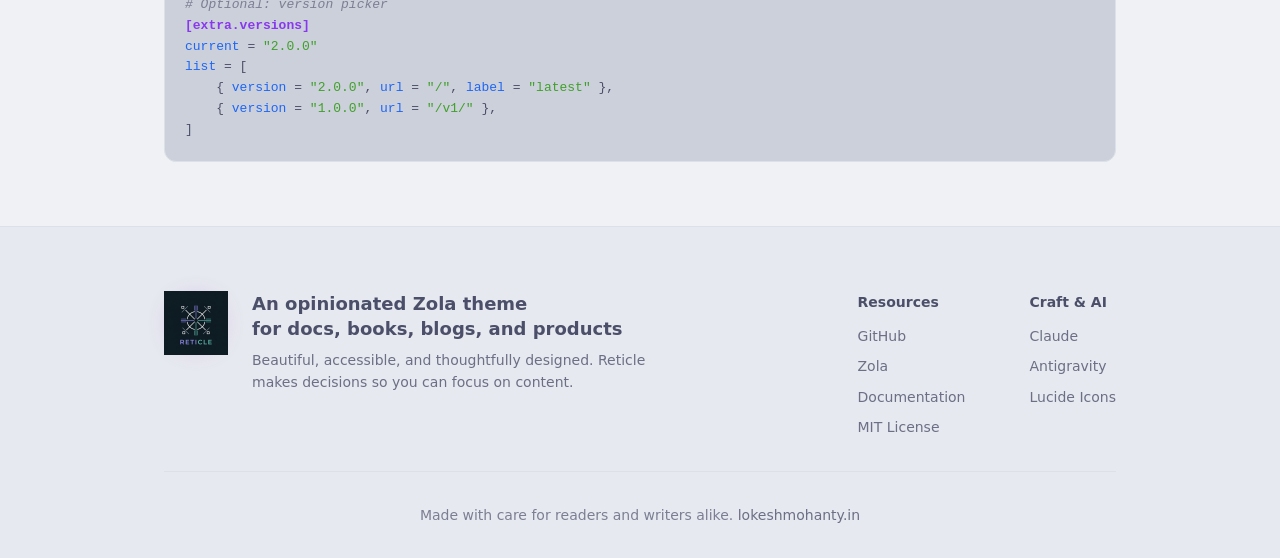
==== commit 53b75e08: "docs: credit Claude by Anthropic and Antigravity by Google DeepMind - Add AI Pair Engineering credit" ====
--- a/examples/index.html
+++ b/examples/index.html
@@ -1771,9 +1771,9 @@
                         <a href="https://github.com/lokeshmohanty/reticle/blob/main/LICENSE" target="_blank" rel="noopener noreferrer" aria-label="View MIT License (opens in new tab)">MIT License</a>
                     </div>
                     <div class="footer__col" role="navigation" aria-labelledby="footer-inspiration">
-                        <h4 id="footer-inspiration">Inspiration</h4>
-                        <a href="https://catppuccin.com/" target="_blank" rel="noopener noreferrer" aria-label="Visit Catppuccin color palette (opens in new tab)">Catppuccin</a>
-                        <a href="https://vercel.com/font" target="_blank" rel="noopener noreferrer" aria-label="Visit Geist Font by Vercel (opens in new tab)">Geist Font</a>
+                        <h4 id="footer-inspiration">Craft & AI</h4>
+                        <a href="https://anthropic.com/" target="_blank" rel="noopener noreferrer" aria-label="Visit Anthropic Claude (opens in new tab)">Claude</a>
+                        <a href="https://deepmind.google/" target="_blank" rel="noopener noreferrer" aria-label="Visit Google DeepMind Antigravity (opens in new tab)">Antigravity</a>
                         <a href="https://lucide.dev/" target="_blank" rel="noopener noreferrer" aria-label="Visit Lucide Icons (opens in new tab)">Lucide Icons</a>
                     </div>
                 </nav>
